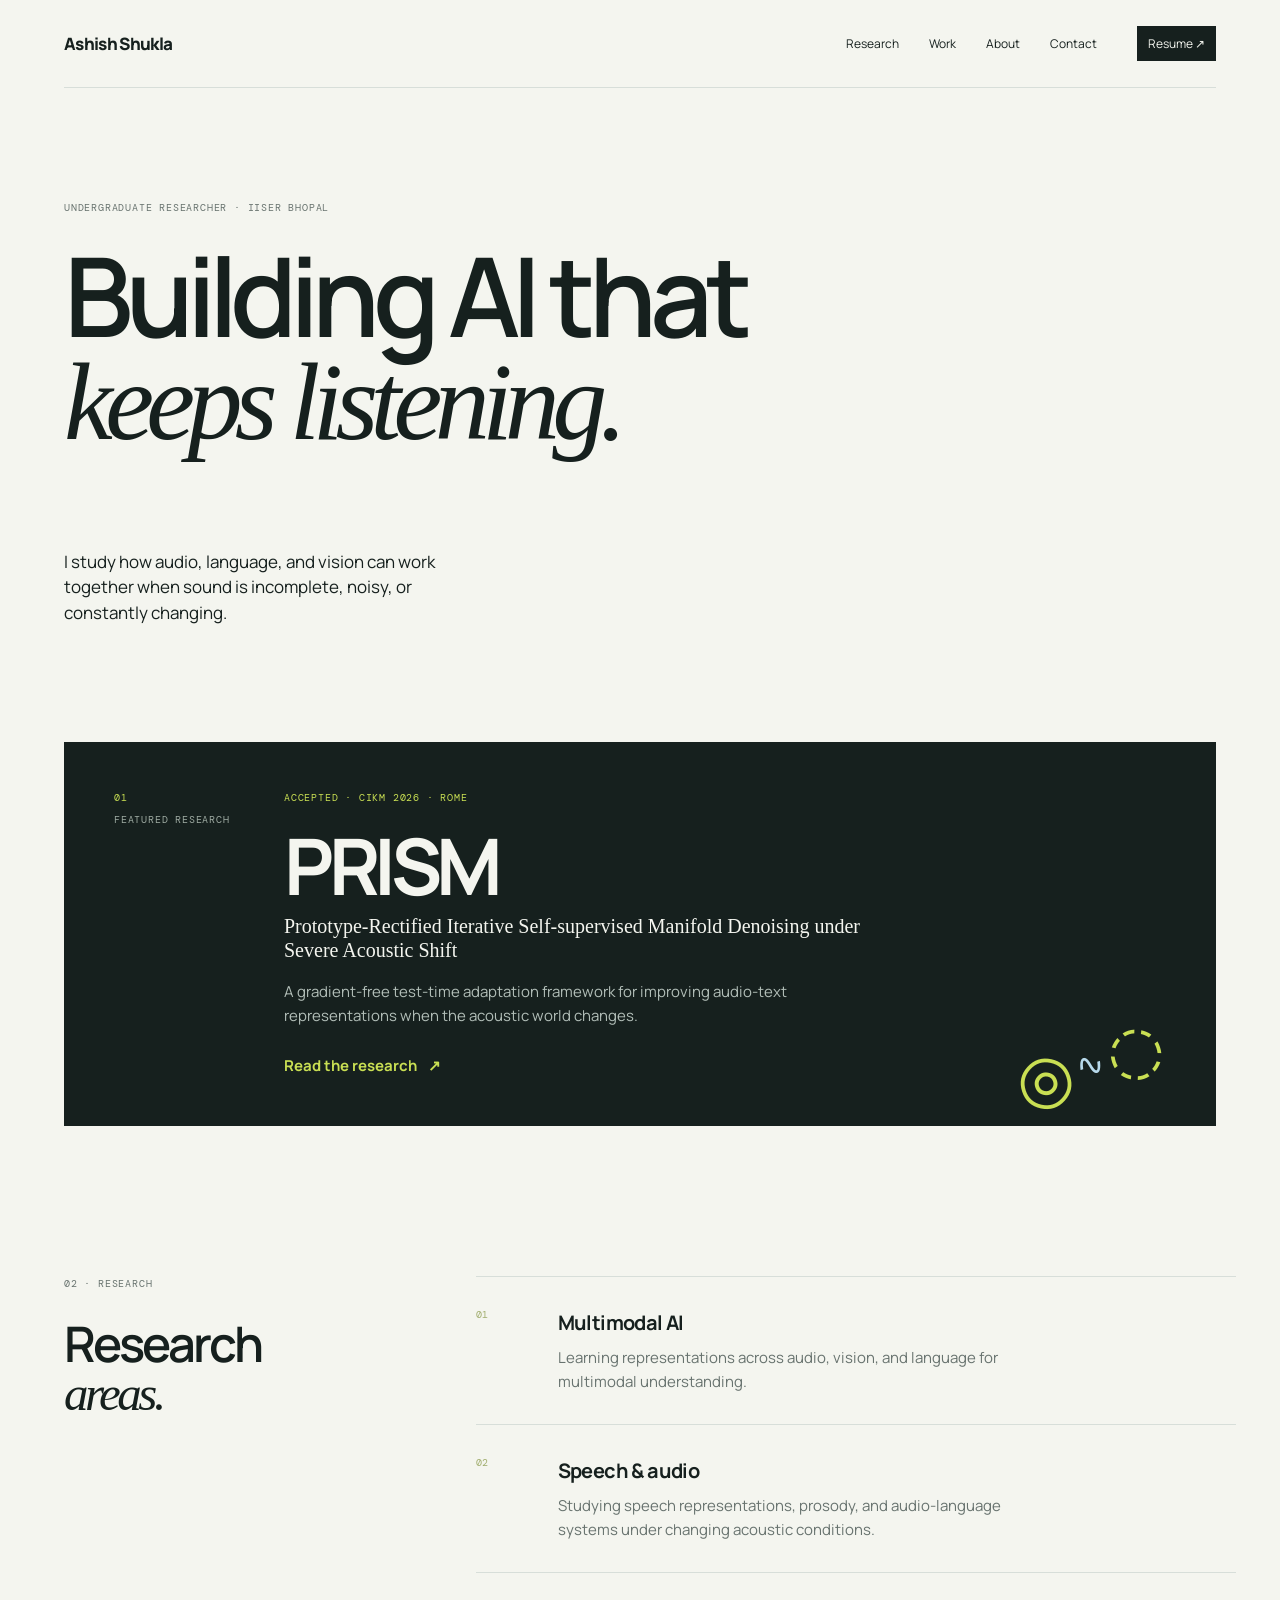
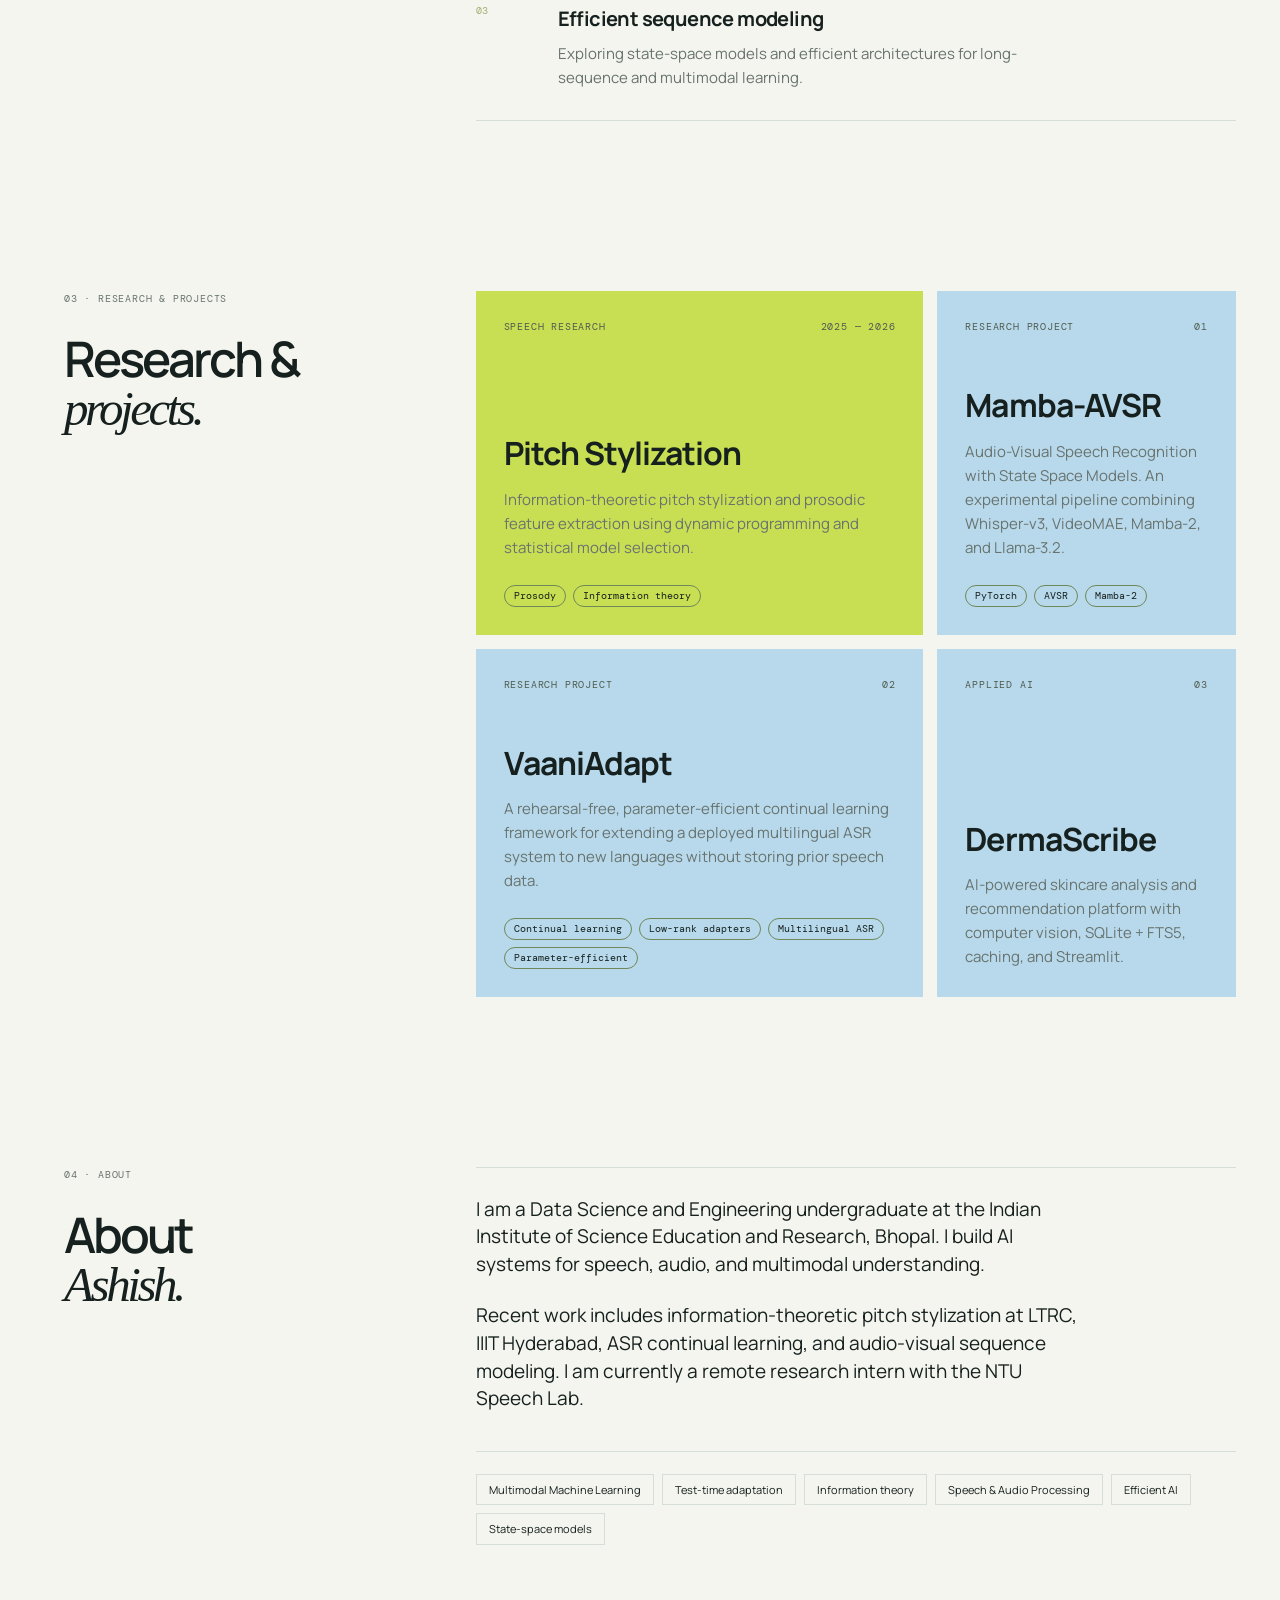
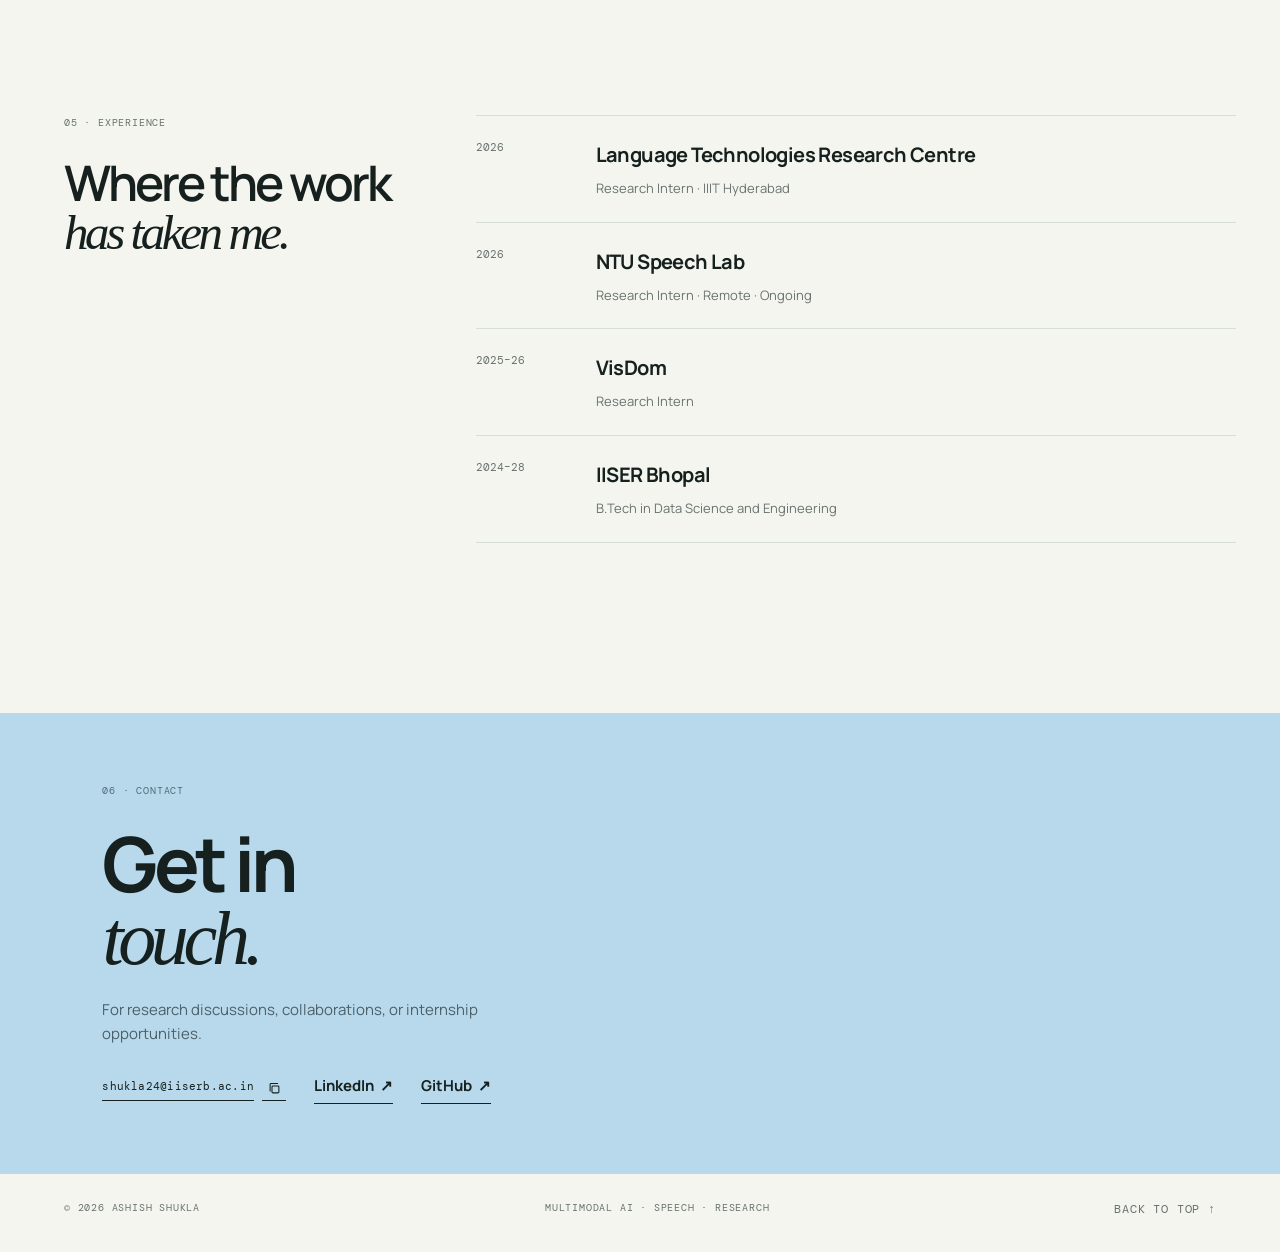
==== index.html @ fb4ac9cc "Publish research portfolio" ====
<!doctype html>
<html lang="en">
<head>
  <meta charset="utf-8">
  <meta name="viewport" content="width=device-width, initial-scale=1">
  <meta name="description" content="Ashish Shukla is an undergraduate researcher working on multimodal AI, speech and audio processing, and efficient sequence modeling.">
  <title>Ashish Shukla | Researcher in Multimodal AI</title>
  <link rel="preconnect" href="https://fonts.googleapis.com">
  <link rel="preconnect" href="https://fonts.gstatic.com" crossorigin>
  <link href="https://fonts.googleapis.com/css2?family=DM+Mono:wght@400;500&family=Manrope:wght@400;500;600;700;800&display=swap" rel="stylesheet">
  <link rel="stylesheet" href="styles.css">
  <link rel="stylesheet" href="overrides.css">
  <link rel="stylesheet" href="site-overrides.css">
</head>
<body>
  <div class="page-shell">
    <header class="site-header"><a class="wordmark" href="#top" aria-label="Ashish Shukla home">Ashish Shukla</a><nav class="nav" aria-label="Primary navigation"><a href="#research">Research</a><a href="#work">Work</a><a href="#about">About</a><a href="#contact">Contact</a></nav><a class="header-cv" href="Ashish-Resume.pdf" target="_blank" rel="noopener noreferrer">Resume <span aria-hidden="true">↗</span></a></header>
    <main id="top">
      <section class="hero reveal"><p class="eyebrow">Undergraduate researcher · IISER Bhopal</p><h1>Building AI that<br><em>keeps listening.</em></h1><div class="hero-bottom"><p class="hero-copy">I study how audio, language, and vision can work together when sound is incomplete, noisy, or constantly changing.</p></div></section>
      <section class="feature reveal" aria-labelledby="feature-title"><div class="feature-label"><span>01</span><span>Featured research</span></div><div class="feature-content"><p class="kicker">Accepted · CIKM 2026 · Rome</p><h2 id="feature-title">PRISM</h2><p class="feature-title">Prototype-Rectified Iterative Self-supervised Manifold Denoising under Severe Acoustic Shift</p><p class="feature-summary">A gradient-free test-time adaptation framework for improving audio-text representations when the acoustic world changes.</p><a class="text-link" href="prism.html">Read the research <span>↗</span></a></div><div class="feature-mark" aria-hidden="true"><span>◎</span><span>∿</span><span>◌</span></div></section>
      <section class="section reveal" id="research" aria-labelledby="research-title"><div class="section-intro"><p class="eyebrow">02 · Research</p><h2 id="research-title">Research<br><em>areas.</em></h2></div><div class="research-list"><article class="research-item"><span class="item-number">01</span><div><h3>Multimodal AI</h3><p>Learning representations across audio, vision, and language for multimodal understanding.</p></div></article><article class="research-item"><span class="item-number">02</span><div><h3>Speech &amp; audio</h3><p>Studying speech representations, prosody, and audio-language systems under changing acoustic conditions.</p></div></article><article class="research-item"><span class="item-number">03</span><div><h3>Efficient sequence modeling</h3><p>Exploring state-space models and efficient architectures for long-sequence and multimodal learning.</p></div></article></div></section>
      <section class="section split-section reveal" id="work" aria-labelledby="work-title"><div class="section-intro"><p class="eyebrow">03 · Research &amp; Projects</p><h2 id="work-title">Research &amp;<br><em>projects.</em></h2></div><div class="project-grid"><article class="project project-wide"><div class="project-top"><span>Speech research</span><span>2025 — 2026</span></div><h3>Pitch Stylization</h3><p>Information-theoretic pitch stylization and prosodic feature extraction using dynamic programming and statistical model selection.</p><div class="tags"><span>Prosody</span><span>Information theory</span></div></article><article class="project"><div class="project-top"><span>Research project</span><span>01</span></div><h3>Mamba-AVSR</h3><p>Audio-Visual Speech Recognition with State Space Models. An experimental pipeline combining Whisper-v3, VideoMAE, Mamba-2, and Llama-3.2.</p><div class="tags"><span>PyTorch</span><span>AVSR</span><span>Mamba-2</span></div></article><article class="project"><div class="project-top"><span>Research project</span><span>02</span></div><h3>VaaniAdapt</h3><p>A rehearsal-free, parameter-efficient continual learning framework for extending a deployed multilingual ASR system to new languages without storing prior speech data.</p><div class="tags"><span>Continual learning</span><span>Low-rank adapters</span><span>Multilingual ASR</span><span>Parameter-efficient</span></div></article><article class="project"><div class="project-top"><span>Applied AI</span><span>03</span></div><h3>DermaScribe</h3><p>AI-powered skincare analysis and recommendation platform with computer vision, SQLite + FTS5, caching, and Streamlit.</p></article></div></section>
      <section class="section about-section reveal" id="about" aria-labelledby="about-title"><div class="section-intro"><p class="eyebrow">04 · About</p><h2 id="about-title">About<br><em>Ashish.</em></h2></div><div class="about-copy"><p>I am a Data Science and Engineering undergraduate at the Indian Institute of Science Education and Research, Bhopal. I build AI systems for speech, audio, and multimodal understanding.</p><p>Recent work includes information-theoretic pitch stylization at LTRC, IIIT Hyderabad, ASR continual learning, and audio-visual sequence modeling. I am currently a remote research intern with the NTU Speech Lab.</p><div class="interest-cloud"><span>Multimodal Machine Learning</span><span>Test-time adaptation</span><span>Information theory</span><span>Speech &amp; Audio Processing</span><span>Efficient AI</span><span>State-space models</span></div></div></section>
      <section class="section timeline-section reveal" aria-labelledby="experience-title"><div class="section-intro"><p class="eyebrow">05 · Experience</p><h2 id="experience-title">Where the work<br><em>has taken me.</em></h2></div><div class="timeline"><div class="timeline-row"><span>2026</span><div><h3><a href="https://ltrc.iiit.ac.in/index.php" target="_blank" rel="noopener noreferrer">Language Technologies Research Centre</a></h3><p>Research Intern · IIIT Hyderabad</p></div></div><div class="timeline-row"><span>2026</span><div><h3><a href="https://aseschng.github.io/default.html" target="_blank" rel="noopener noreferrer">NTU Speech Lab</a></h3><p>Research Intern · Remote · Ongoing</p></div></div><div class="timeline-row"><span>2025–26</span><div><h3><a href="https://visdomlab.github.io/" target="_blank" rel="noopener noreferrer">VisDom</a></h3><p>Research Intern</p></div></div><div class="timeline-row"><span>2024–28</span><div><h3>IISER Bhopal</h3><p>B.Tech in Data Science and Engineering</p></div></div></div></section>
      <section class="contact reveal" id="contact" aria-labelledby="contact-title"><p class="eyebrow">06 · Contact</p><h2 id="contact-title">Get in<br><em>touch.</em></h2><p>For research discussions, collaborations, or internship opportunities.</p><div class="contact-links"><span class="email-copy-wrap"><a class="contact-email" href="mailto:shukla24@iiserb.ac.in">shukla24@iiserb.ac.in</a><button class="copy-email" type="button" data-copy-email="shukla24@iiserb.ac.in" aria-label="Copy email address" title="Copy email address"><svg aria-hidden="true" viewBox="0 0 24 24"><rect x="8" y="8" width="11" height="11" rx="1.5"></rect><path d="M5 16V5.5C5 4.67 5.67 4 6.5 4H17"></path></svg></button></span><a class="contact-link" href="https://www.linkedin.com/in/ashish-shukla11/" target="_blank" rel="noopener noreferrer">LinkedIn <span>↗</span></a><a class="contact-link" href="https://github.com/Ashish-1108" target="_blank" rel="noopener noreferrer">GitHub <span>↗</span></a></div></section>
    </main><footer class="site-footer"><span>© 2026 Ashish Shukla</span><span>Multimodal AI · Speech · Research</span><a href="#top">Back to top ↑</a></footer>
  </div><script src="script.js"></script>
</body></html>
---- styles.css ----
:root{--ink:#16201e;--muted:#68736f;--line:#d7ded9;--paper:#f4f5ef;--lime:#c9df53;--blue:#b7d9eb;--serif:Georgia,'Times New Roman',serif;--sans:'Manrope',sans-serif;--mono:'DM Mono',monospace}*{box-sizing:border-box}html{scroll-behavior:smooth}body{margin:0;background:var(--paper);color:var(--ink);font-family:var(--sans);font-size:15px;line-height:1.6}.page-shell{max-width:1320px;margin:auto;padding:0 5vw}.site-header{height:88px;display:flex;align-items:center;justify-content:space-between;border-bottom:1px solid var(--line)}.wordmark{color:var(--ink);font-size:19px;font-weight:800;letter-spacing:-.08em;text-decoration:none}.wordmark span{color:#9caf23}.nav{display:flex;gap:30px;margin-left:auto;margin-right:40px}.nav a,.header-cv,.site-footer a{color:var(--ink);font-size:12px;text-decoration:none}.nav a:hover,.header-cv:hover,.site-footer a:hover,.text-link:hover{opacity:.55}.header-cv{border-bottom:1px solid var(--ink);padding-bottom:3px}.eyebrow,.kicker,.feature-label,.project-top,.item-number,.hero-meta,.site-footer{font-family:var(--mono);font-size:10px;letter-spacing:.08em;text-transform:uppercase}.hero{padding:112px 0 100px;max-width:1080px}.eyebrow{color:var(--muted);margin:0 0 28px}.hero h1{font-size:clamp(60px,8.6vw,126px);line-height:.93;letter-spacing:-.065em;margin:0;font-weight:600}.hero h1 em,.section h2 em,.contact h2 em{font-family:var(--serif);font-weight:400;letter-spacing:-.07em}.hero-bottom{display:flex;justify-content:space-between;align-items:flex-end;gap:40px;margin-top:78px}.hero-copy{font-size:17px;max-width:390px;line-height:1.5}.hero-meta{display:flex;flex-direction:column;gap:8px;color:var(--muted);text-align:right}.status-dot:before{content:'';display:inline-block;width:6px;height:6px;background:#91b548;border-radius:50%;margin:0 8px 1px 0}.feature{display:grid;grid-template-columns:130px 1fr 180px;gap:40px;background:var(--ink);color:var(--paper);padding:48px 50px;margin-bottom:150px;min-height:340px}.feature-label{color:#9eaaa2;display:flex;flex-direction:column;gap:6px}.feature-label span:first-child{color:var(--lime)}.feature-content{max-width:640px}.kicker{color:var(--lime);margin:0 0 24px}.feature h2{font-size:78px;letter-spacing:-.07em;line-height:.9;margin:0 0 14px}.feature-title{font-family:var(--serif);font-size:20px;line-height:1.2;max-width:620px;margin:0 0 18px}.feature-summary{color:#b2beb8;max-width:520px;margin:0 0 26px}.text-link,.contact-link{color:var(--lime);font-weight:700;text-decoration:none}.text-link span,.contact-link span{font-family:var(--mono);margin-left:8px}.feature-mark{align-self:end;justify-self:end;display:flex;align-items:center;gap:4px;color:var(--lime);font-family:var(--serif);font-size:66px;line-height:.4;transform:rotate(-18deg)}.feature-mark span:nth-child(2){font-size:34px;color:var(--blue)}.section{display:grid;grid-template-columns:34% 66%;gap:20px;margin-bottom:170px}.section-intro h2{font-size:49px;letter-spacing:-.06em;line-height:.98;margin:0;font-weight:600}.research-list{border-top:1px solid var(--line)}.research-item{display:grid;grid-template-columns:70px 1fr;gap:12px;border-bottom:1px solid var(--line);padding:30px 0}.research-item h3,.project h3,.timeline h3{font-size:20px;letter-spacing:-.03em;margin:0 0 7px}.research-item p,.project p,.about-copy p,.timeline p{color:var(--muted);max-width:500px;margin:0}.item-number{color:#a1ad6e}.project-grid{display:grid;grid-template-columns:1.2fr .8fr;gap:14px}.project{background:var(--blue);padding:28px;min-height:290px;display:flex;flex-direction:column}.project-wide{background:var(--lime)}.project-top{display:flex;justify-content:space-between;margin-bottom:auto;color:#4f5b4f}.project h3{font-size:32px;margin:45px 0 8px}.tags{display:flex;gap:7px;flex-wrap:wrap;margin-top:25px}.tags span{border:1px solid #6f8859;border-radius:20px;padding:2px 9px;font-family:var(--mono);font-size:10px}.project-award{margin-top:auto;font-family:var(--mono);font-size:10px;text-transform:uppercase;letter-spacing:.08em}.about-copy{border-top:1px solid var(--line);padding-top:28px}.about-copy p{font-size:19px;line-height:1.45;max-width:610px;margin:0 0 24px;color:var(--ink)}.interest-cloud{border-top:1px solid var(--line);display:flex;flex-wrap:wrap;gap:8px;padding-top:22px;margin-top:38px}.interest-cloud span{border:1px solid var(--line);padding:6px 12px;font-size:11px}.timeline{border-top:1px solid var(--line)}.timeline-row{display:grid;grid-template-columns:100px 1fr;gap:20px;border-bottom:1px solid var(--line);padding:23px 0}.timeline-row>span{font-family:var(--mono);font-size:11px;color:var(--muted)}.timeline p{font-size:13px}.contact{background:var(--blue);padding:70px 8vw;margin:0 -5vw}.contact .eyebrow{color:#526b79}.contact h2{font-size:clamp(42px,6vw,76px);line-height:.95;letter-spacing:-.06em;margin:0 0 24px}.contact>p:not(.eyebrow){max-width:380px;color:#4c6069;margin-bottom:28px}.contact-link{color:var(--ink);border-bottom:1px solid var(--ink);padding-bottom:5px}.site-footer{display:flex;justify-content:space-between;gap:15px;color:var(--muted);padding:26px 0 32px}.site-footer a{color:var(--muted)}.reveal{opacity:0;transform:translateY(18px);transition:opacity .7s ease,transform .7s ease}.reveal.visible{opacity:1;transform:none}@media(max-width:720px){.page-shell{padding:0 22px}.site-header{height:72px}.nav{gap:14px;margin:0 16px 0 auto}.nav a:nth-child(-n+2){display:none}.hero{padding:78px 0 70px}.hero h1{font-size:58px}.hero-bottom{display:block;margin-top:48px}.hero-meta{text-align:left;margin-top:28px}.feature{grid-template-columns:1fr;gap:24px;padding:30px 24px;margin-bottom:100px;min-height:0}.feature h2{font-size:64px}.feature-label{flex-direction:row;gap:15px}.feature-mark{display:none}.section{display:block;margin-bottom:105px}.section-intro{margin-bottom:42px}.section-intro h2{font-size:43px}.project-grid{grid-template-columns:1fr}.project{min-height:260px}.about-copy p{font-size:17px}.timeline-row{grid-template-columns:75px 1fr}.contact{margin:0 -22px;padding:58px 22px}.site-footer{flex-wrap:wrap}.site-footer span:nth-child(2){order:3;width:100%}}
---- overrides.css ----
.contact-links{display:flex;gap:28px;flex-wrap:wrap}.contact-link{display:inline-flex;align-items:center;gap:6px}.contact-link span{margin-left:0}@media(max-width:720px){.contact-links{gap:20px}.project-grid{grid-template-columns:1fr}.project-wide{grid-column:auto}}
---- site-overrides.css ----
.wordmark{font-size:17px;letter-spacing:-.04em}.header-cv{border:1px solid var(--ink);background:var(--ink);color:var(--paper);padding:7px 10px}.header-cv:hover{background:var(--blue);color:var(--ink);opacity:1}.timeline h3 a{color:inherit;text-decoration:none;border-bottom:1px solid transparent}.timeline h3 a:hover{border-color:currentColor}.contact-email{color:var(--ink);font-family:var(--mono);font-size:11px;letter-spacing:.02em;text-decoration:none;border-bottom:1px solid var(--ink);padding-bottom:4px}.contact-email:hover{opacity:.55}.email-copy-wrap{display:inline-flex;align-items:center;gap:8px}.copy-email{display:inline-grid;place-items:center;width:24px;height:24px;padding:0;border:0;border-bottom:1px solid var(--ink);background:transparent;color:var(--ink);cursor:pointer}.copy-email svg{width:15px;height:15px;fill:none;stroke:currentColor;stroke-linecap:round;stroke-linejoin:round;stroke-width:1.7}.copy-email:hover{opacity:.55}.copy-email.copied{color:#667b29}@media(max-width:720px){.wordmark{font-size:16px}.contact-email{font-size:10px}}
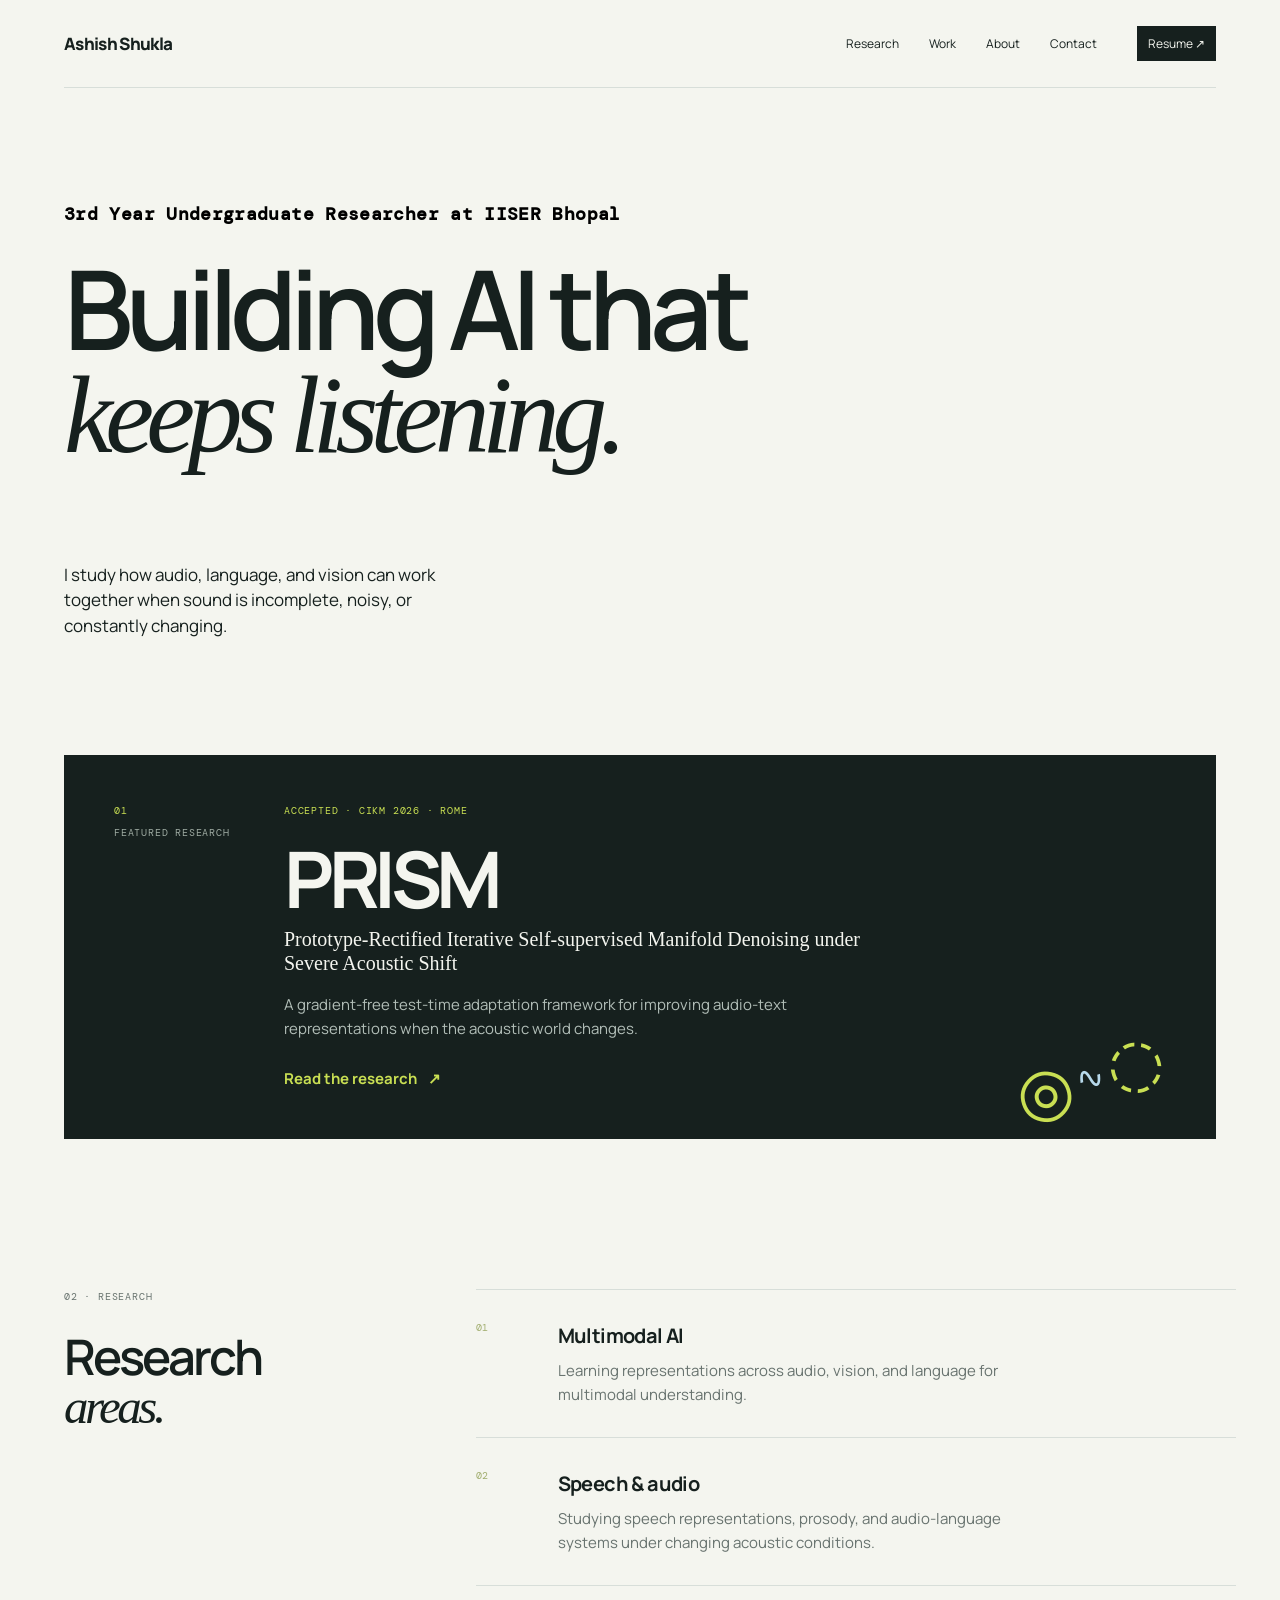
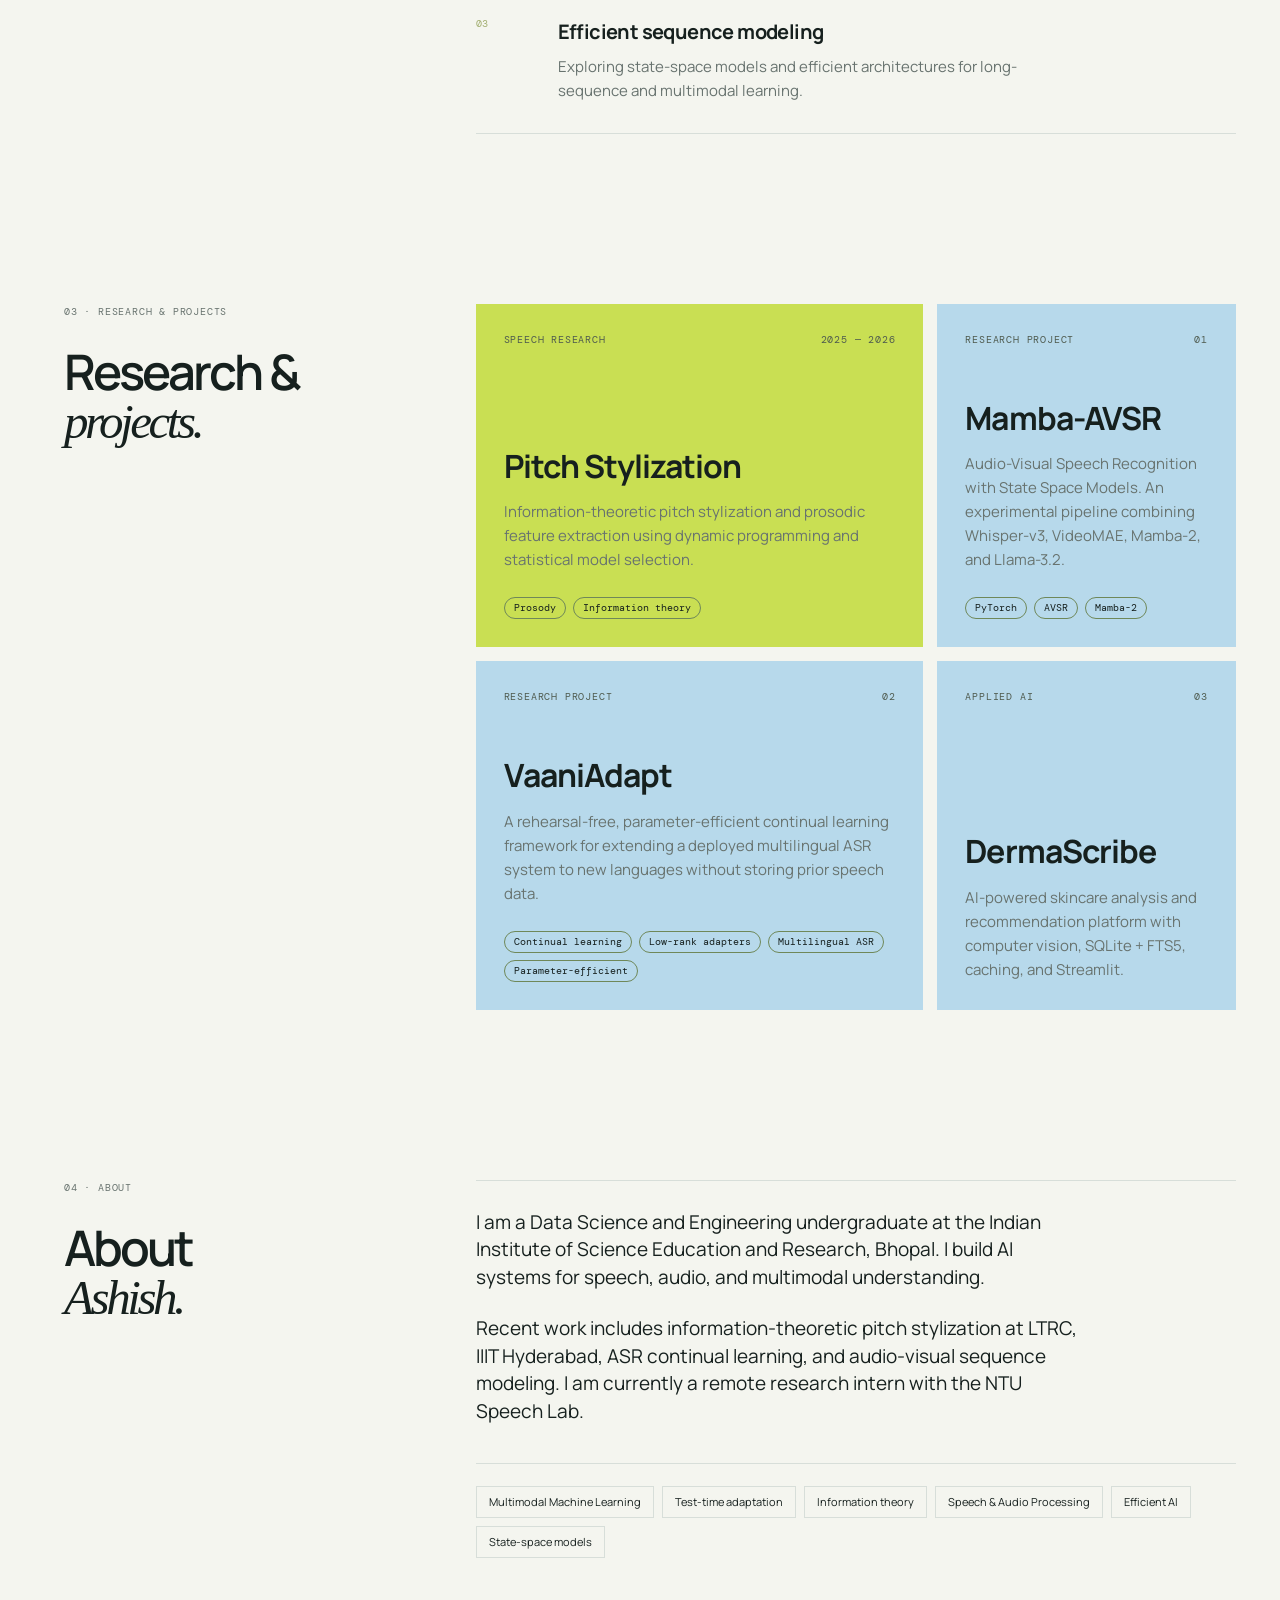
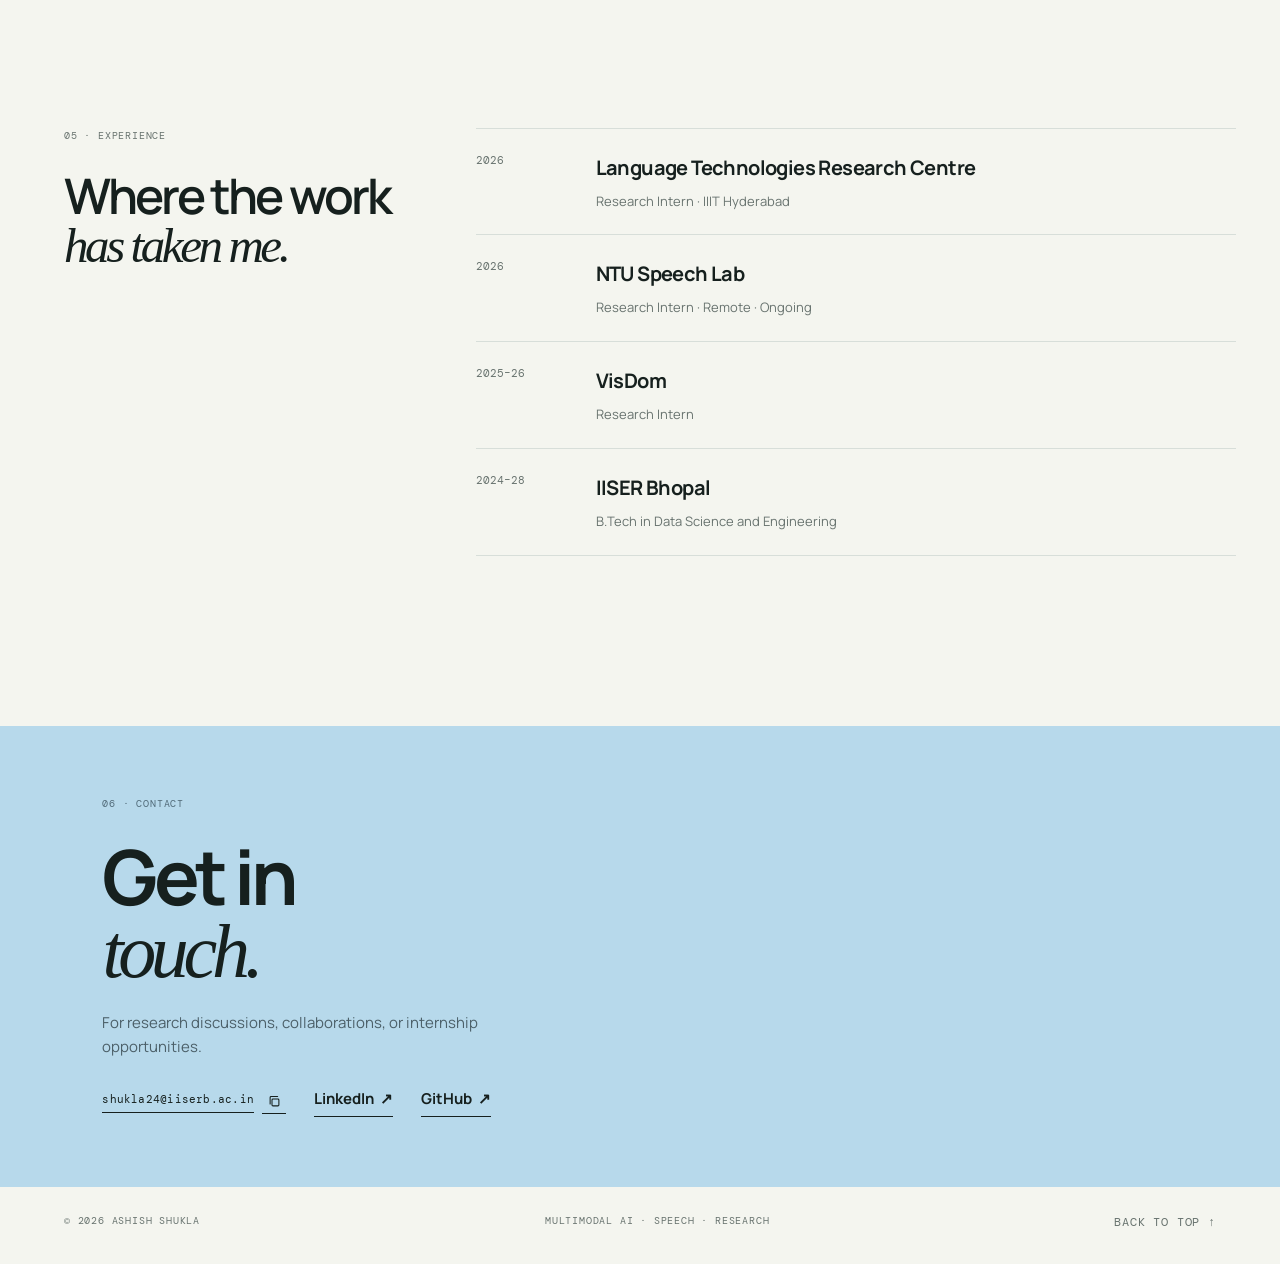
==== commit 9d8972fc: "Update index.html" ====
--- a/index.html
+++ b/index.html
@@ -16,7 +16,7 @@
   <div class="page-shell">
     <header class="site-header"><a class="wordmark" href="#top" aria-label="Ashish Shukla home">Ashish Shukla</a><nav class="nav" aria-label="Primary navigation"><a href="#research">Research</a><a href="#work">Work</a><a href="#about">About</a><a href="#contact">Contact</a></nav><a class="header-cv" href="Ashish-Resume.pdf" target="_blank" rel="noopener noreferrer">Resume <span aria-hidden="true">↗</span></a></header>
     <main id="top">
-      <section class="hero reveal"><p class="eyebrow">Undergraduate researcher · IISER Bhopal</p><h1>Building AI that<br><em>keeps listening.</em></h1><div class="hero-bottom"><p class="hero-copy">I study how audio, language, and vision can work together when sound is incomplete, noisy, or constantly changing.</p></div></section>
+      <section class="hero reveal"><p class="eyebrow" style="color:#000; font-weight:700; letter-spacing:.02em; text-transform:none; font-size:18px;">3rd Year Undergraduate Researcher at IISER Bhopal</p><h1>Building AI that<br><em>keeps listening.</em></h1><div class="hero-bottom"><p class="hero-copy">I study how audio, language, and vision can work together when sound is incomplete, noisy, or constantly changing.</p></div></section>
       <section class="feature reveal" aria-labelledby="feature-title"><div class="feature-label"><span>01</span><span>Featured research</span></div><div class="feature-content"><p class="kicker">Accepted · CIKM 2026 · Rome</p><h2 id="feature-title">PRISM</h2><p class="feature-title">Prototype-Rectified Iterative Self-supervised Manifold Denoising under Severe Acoustic Shift</p><p class="feature-summary">A gradient-free test-time adaptation framework for improving audio-text representations when the acoustic world changes.</p><a class="text-link" href="prism.html">Read the research <span>↗</span></a></div><div class="feature-mark" aria-hidden="true"><span>◎</span><span>∿</span><span>◌</span></div></section>
       <section class="section reveal" id="research" aria-labelledby="research-title"><div class="section-intro"><p class="eyebrow">02 · Research</p><h2 id="research-title">Research<br><em>areas.</em></h2></div><div class="research-list"><article class="research-item"><span class="item-number">01</span><div><h3>Multimodal AI</h3><p>Learning representations across audio, vision, and language for multimodal understanding.</p></div></article><article class="research-item"><span class="item-number">02</span><div><h3>Speech &amp; audio</h3><p>Studying speech representations, prosody, and audio-language systems under changing acoustic conditions.</p></div></article><article class="research-item"><span class="item-number">03</span><div><h3>Efficient sequence modeling</h3><p>Exploring state-space models and efficient architectures for long-sequence and multimodal learning.</p></div></article></div></section>
       <section class="section split-section reveal" id="work" aria-labelledby="work-title"><div class="section-intro"><p class="eyebrow">03 · Research &amp; Projects</p><h2 id="work-title">Research &amp;<br><em>projects.</em></h2></div><div class="project-grid"><article class="project project-wide"><div class="project-top"><span>Speech research</span><span>2025 — 2026</span></div><h3>Pitch Stylization</h3><p>Information-theoretic pitch stylization and prosodic feature extraction using dynamic programming and statistical model selection.</p><div class="tags"><span>Prosody</span><span>Information theory</span></div></article><article class="project"><div class="project-top"><span>Research project</span><span>01</span></div><h3>Mamba-AVSR</h3><p>Audio-Visual Speech Recognition with State Space Models. An experimental pipeline combining Whisper-v3, VideoMAE, Mamba-2, and Llama-3.2.</p><div class="tags"><span>PyTorch</span><span>AVSR</span><span>Mamba-2</span></div></article><article class="project"><div class="project-top"><span>Research project</span><span>02</span></div><h3>VaaniAdapt</h3><p>A rehearsal-free, parameter-efficient continual learning framework for extending a deployed multilingual ASR system to new languages without storing prior speech data.</p><div class="tags"><span>Continual learning</span><span>Low-rank adapters</span><span>Multilingual ASR</span><span>Parameter-efficient</span></div></article><article class="project"><div class="project-top"><span>Applied AI</span><span>03</span></div><h3>DermaScribe</h3><p>AI-powered skincare analysis and recommendation platform with computer vision, SQLite + FTS5, caching, and Streamlit.</p></article></div></section>
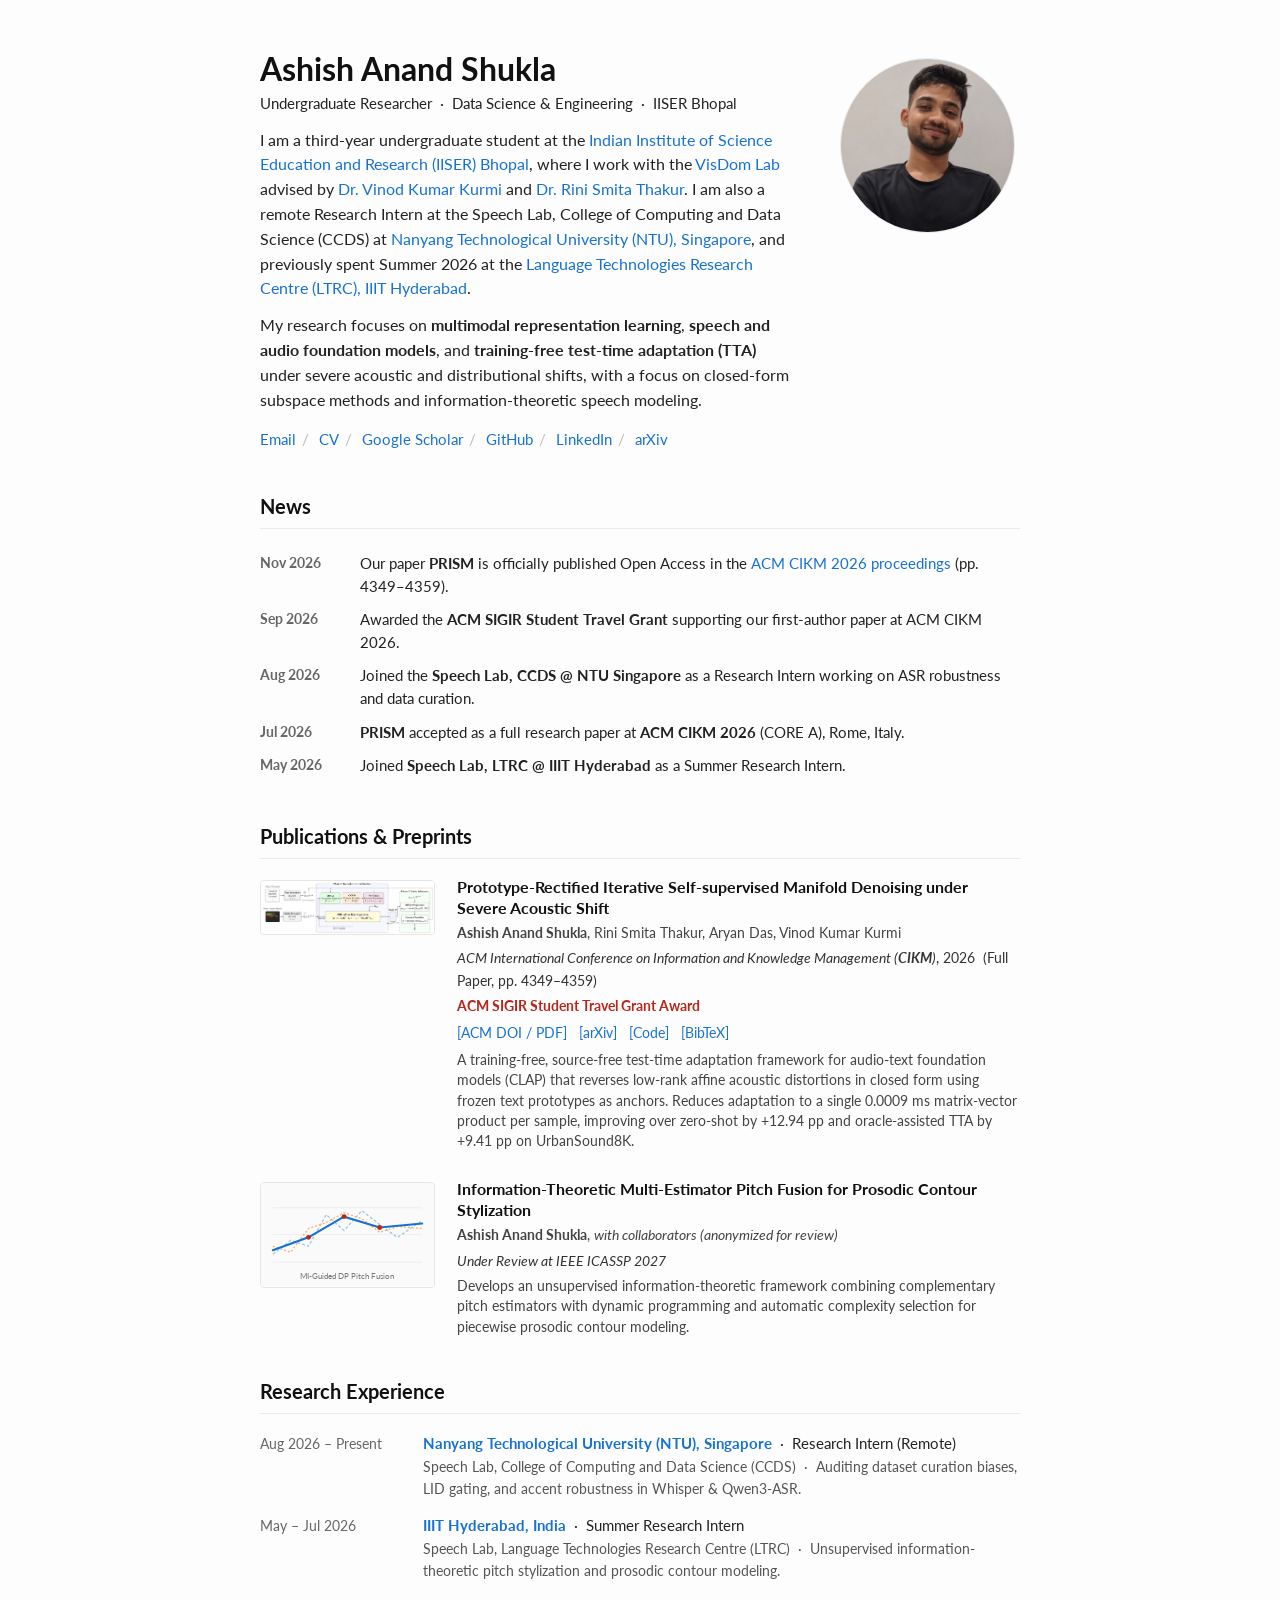
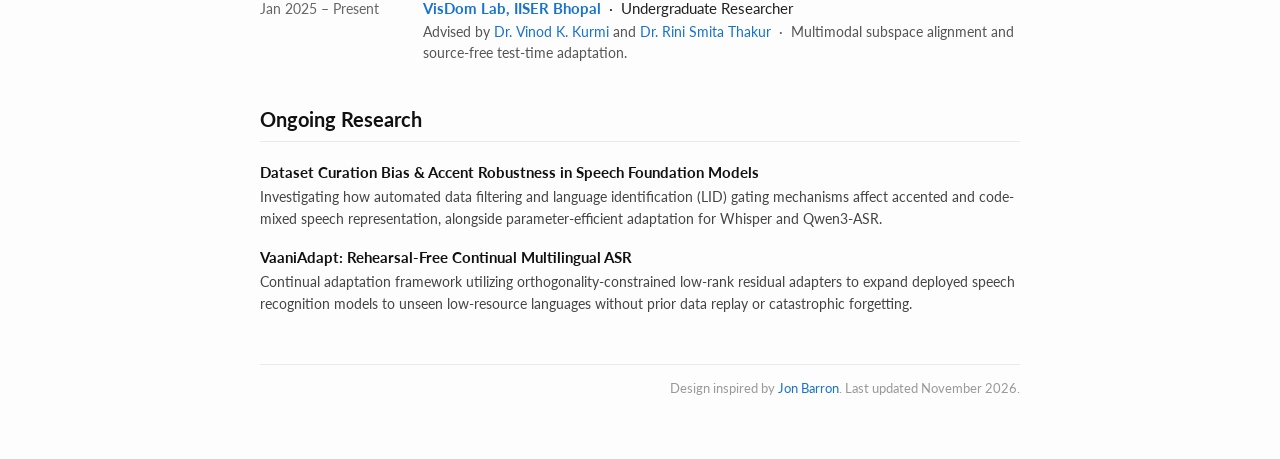
==== commit 8d63e293: "update: redesign homepage, add profile photo, clean up old files" ====
--- a/index.html
+++ b/index.html
@@ -1,28 +1,624 @@
-<!doctype html>
+<!DOCTYPE html>
 <html lang="en">
 <head>
-  <meta charset="utf-8">
-  <meta name="viewport" content="width=device-width, initial-scale=1">
-  <meta name="description" content="Ashish Shukla is an undergraduate researcher working on multimodal AI, speech and audio processing, and efficient sequence modeling.">
-  <title>Ashish Shukla | Researcher in Multimodal AI</title>
+  <meta charset="UTF-8">
+  <meta name="viewport" content="width=device-width, initial-scale=1.0">
+  <meta name="description" content="Ashish Anand Shukla — Undergraduate Researcher at IISER Bhopal working on multimodal learning, speech foundation models, and test-time adaptation.">
+  <meta name="author" content="Ashish Anand Shukla">
+  <title>Ashish Anand Shukla</title>
+
+  <!-- Google Fonts: Lato -->
   <link rel="preconnect" href="https://fonts.googleapis.com">
   <link rel="preconnect" href="https://fonts.gstatic.com" crossorigin>
-  <link href="https://fonts.googleapis.com/css2?family=DM+Mono:wght@400;500&family=Manrope:wght@400;500;600;700;800&display=swap" rel="stylesheet">
-  <link rel="stylesheet" href="styles.css">
-  <link rel="stylesheet" href="overrides.css">
-  <link rel="stylesheet" href="site-overrides.css">
+  <link href="https://fonts.googleapis.com/css2?family=Lato:ital,wght@0,300;0,400;0,700;1,400&display=swap" rel="stylesheet">
+
+  <style>
+    /* =====================================================
+       RESET & BASE
+    ===================================================== */
+    *, *::before, *::after { box-sizing: border-box; margin: 0; padding: 0; }
+
+    html { scroll-behavior: smooth; }
+
+    body {
+      font-family: 'Lato', 'Helvetica Neue', Arial, sans-serif;
+      font-size: 15.5px;
+      line-height: 1.6;
+      color: #111111;
+      background: #fdfdfd;
+    }
+
+    /* =====================================================
+       CONTAINER
+    ===================================================== */
+    .container {
+      max-width: 800px;
+      margin: 0 auto;
+      padding: 44px 20px 60px;
+    }
+
+    /* =====================================================
+       LINKS
+    ===================================================== */
+    a {
+      color: #1772d0;
+      text-decoration: none;
+    }
+    a:hover {
+      color: #f09228;
+      text-decoration: underline;
+    }
+
+    /* =====================================================
+       SECTION HEADERS
+    ===================================================== */
+    .section-heading {
+      font-size: 20px;
+      font-weight: 700;
+      color: #111111;
+      border-bottom: 1px solid #eaeaea;
+      padding-bottom: 6px;
+      margin-top: 38px;
+      margin-bottom: 18px;
+    }
+
+    /* =====================================================
+       BIO / HEADER SECTION
+    ===================================================== */
+    .bio-section {
+      display: flex;
+      flex-direction: row;
+      align-items: flex-start;
+      gap: 36px;
+      margin-top: 6px;
+    }
+
+    .bio-text {
+      flex: 1 1 70%;
+    }
+
+    .bio-name {
+      font-size: 32px;
+      font-weight: 700;
+      color: #111111;
+      margin-bottom: 4px;
+      line-height: 1.2;
+    }
+
+    .bio-affiliation {
+      font-size: 14.5px;
+      color: #555555;
+      margin-bottom: 16px;
+    }
+
+    .bio-text p {
+      margin-bottom: 12px;
+      color: #222222;
+    }
+
+    .bio-photo-col {
+      flex: 0 0 185px;
+      display: flex;
+      flex-direction: column;
+      align-items: center;
+      padding-top: 8px;
+    }
+
+    .bio-photo {
+      width: 175px;
+      height: 175px;
+      border-radius: 50%;
+      object-fit: cover;
+      display: block;
+      border: 1px solid #eaeaea;
+    }
+
+    /* Contact Links */
+    .contact-line {
+      margin-top: 16px;
+      font-size: 14.5px;
+      color: #555555;
+    }
+    .contact-sep {
+      color: #bbbbbb;
+      margin: 0 6px;
+    }
+
+    /* =====================================================
+       NEWS SECTION
+    ===================================================== */
+    .news-list {
+      list-style: none;
+      padding: 0;
+      margin: 0;
+    }
+
+    .news-list li {
+      display: flex;
+      gap: 12px;
+      padding: 5px 0;
+      font-size: 14.5px;
+      color: #222222;
+    }
+
+    .news-date {
+      flex: 0 0 88px;
+      color: #666666;
+      font-size: 13.5px;
+      font-weight: 700;
+      white-space: nowrap;
+      padding-top: 1px;
+    }
+
+    /* =====================================================
+       PAPER / PUBLICATION ROWS
+    ===================================================== */
+    .paper-row {
+      display: flex;
+      flex-direction: row;
+      gap: 22px;
+      margin-bottom: 28px;
+      align-items: flex-start;
+    }
+
+    .paper-thumb {
+      flex: 0 0 175px;
+      width: 175px;
+      padding-top: 3px;
+    }
+
+    .paper-thumb img,
+    .paper-thumb svg {
+      width: 100%;
+      border: 1px solid #e6e6e6;
+      border-radius: 4px;
+      display: block;
+      background: #ffffff;
+    }
+
+    .paper-details {
+      flex: 1 1 0;
+    }
+
+    .paper-title {
+      font-weight: 700;
+      font-size: 15.5px;
+      color: #111111;
+      margin-bottom: 3px;
+      line-height: 1.35;
+    }
+
+    .paper-authors {
+      font-size: 14px;
+      color: #444444;
+      margin-bottom: 3px;
+    }
+
+    .paper-venue {
+      font-size: 14px;
+      color: #333333;
+      margin-bottom: 4px;
+    }
+
+    .paper-award {
+      font-size: 13.5px;
+      color: #b8251a;
+      font-weight: 700;
+      margin-bottom: 5px;
+    }
+
+    .paper-links {
+      font-size: 13.5px;
+      margin-bottom: 6px;
+    }
+
+    .paper-links a {
+      margin-right: 8px;
+    }
+
+    .paper-summary {
+      font-size: 13.5px;
+      color: #444444;
+      line-height: 1.5;
+    }
+
+    /* BibTeX toggle */
+    .bibtex-toggle {
+      cursor: pointer;
+      color: #1772d0;
+      font-size: 13.5px;
+      background: none;
+      border: none;
+      padding: 0;
+      font-family: inherit;
+    }
+    .bibtex-toggle:hover {
+      color: #f09228;
+      text-decoration: underline;
+    }
+
+    .bibtex-block {
+      display: none;
+      margin-top: 8px;
+      background: #f7f7f7;
+      border: 1px solid #e2e2e2;
+      border-radius: 4px;
+      padding: 10px 12px;
+      font-family: 'Courier New', Courier, monospace;
+      font-size: 11.5px;
+      line-height: 1.5;
+      color: #333333;
+      white-space: pre-wrap;
+      overflow-x: auto;
+    }
+
+    .bibtex-block.open {
+      display: block;
+    }
+
+    /* =====================================================
+       EXPERIENCE TIMELINE (Clean Academic Style)
+    ===================================================== */
+    .timeline-list {
+      list-style: none;
+      padding: 0;
+      margin: 0;
+    }
+
+    .timeline-item {
+      display: flex;
+      gap: 18px;
+      margin-bottom: 14px;
+      align-items: baseline;
+    }
+
+    .timeline-date {
+      flex: 0 0 145px;
+      font-size: 13.5px;
+      color: #666666;
+      white-space: nowrap;
+    }
+
+    .timeline-content {
+      flex: 1;
+      font-size: 14.5px;
+      color: #222222;
+    }
+
+    .timeline-sub {
+      font-size: 13.5px;
+      color: #555555;
+      margin-top: 2px;
+    }
+
+    /* =====================================================
+       ONGOING RESEARCH SECTION
+    ===================================================== */
+    .research-list {
+      list-style: none;
+      padding: 0;
+      margin: 0;
+    }
+
+    .research-item {
+      margin-bottom: 14px;
+    }
+
+    .research-title {
+      font-weight: 700;
+      font-size: 15px;
+      color: #111111;
+    }
+
+    .research-desc {
+      font-size: 14px;
+      color: #444444;
+      margin-top: 2px;
+    }
+
+    /* =====================================================
+       FOOTER
+    ===================================================== */
+    .site-footer {
+      margin-top: 48px;
+      padding-top: 14px;
+      border-top: 1px solid #eaeaea;
+      text-align: right;
+      font-size: 12.5px;
+      color: #999999;
+    }
+
+    /* =====================================================
+       RESPONSIVE — mobile
+    ===================================================== */
+    @media (max-width: 640px) {
+      .bio-section {
+        flex-direction: column-reverse;
+        gap: 20px;
+      }
+
+      .bio-photo-col {
+        flex: none;
+        width: 100%;
+        align-items: center;
+      }
+
+      .bio-photo {
+        width: 140px;
+        height: 140px;
+      }
+
+      .paper-row {
+        flex-direction: column;
+        gap: 12px;
+      }
+
+      .paper-thumb {
+        width: 100%;
+        max-width: 260px;
+      }
+
+      .timeline-item {
+        flex-direction: column;
+        gap: 2px;
+      }
+
+      .timeline-date {
+        flex: none;
+      }
+    }
+  </style>
 </head>
 <body>
-  <div class="page-shell">
-    <header class="site-header"><a class="wordmark" href="#top" aria-label="Ashish Shukla home">Ashish Shukla</a><nav class="nav" aria-label="Primary navigation"><a href="#research">Research</a><a href="#work">Work</a><a href="#about">About</a><a href="#contact">Contact</a></nav><a class="header-cv" href="Ashish-Resume.pdf" target="_blank" rel="noopener noreferrer">Resume <span aria-hidden="true">↗</span></a></header>
-    <main id="top">
-      <section class="hero reveal"><p class="eyebrow" style="color:#000; font-weight:700; letter-spacing:.02em; text-transform:none; font-size:18px;">3rd Year Undergraduate Researcher at IISER Bhopal</p><h1>Building AI that<br><em>keeps listening.</em></h1><div class="hero-bottom"><p class="hero-copy">I study how audio, language, and vision can work together when sound is incomplete, noisy, or constantly changing.</p></div></section>
-      <section class="feature reveal" aria-labelledby="feature-title"><div class="feature-label"><span>01</span><span>Featured research</span></div><div class="feature-content"><p class="kicker">Accepted · CIKM 2026 · Rome</p><h2 id="feature-title">PRISM</h2><p class="feature-title">Prototype-Rectified Iterative Self-supervised Manifold Denoising under Severe Acoustic Shift</p><p class="feature-summary">A gradient-free test-time adaptation framework for improving audio-text representations when the acoustic world changes.</p><a class="text-link" href="prism.html">Read the research <span>↗</span></a></div><div class="feature-mark" aria-hidden="true"><span>◎</span><span>∿</span><span>◌</span></div></section>
-      <section class="section reveal" id="research" aria-labelledby="research-title"><div class="section-intro"><p class="eyebrow">02 · Research</p><h2 id="research-title">Research<br><em>areas.</em></h2></div><div class="research-list"><article class="research-item"><span class="item-number">01</span><div><h3>Multimodal AI</h3><p>Learning representations across audio, vision, and language for multimodal understanding.</p></div></article><article class="research-item"><span class="item-number">02</span><div><h3>Speech &amp; audio</h3><p>Studying speech representations, prosody, and audio-language systems under changing acoustic conditions.</p></div></article><article class="research-item"><span class="item-number">03</span><div><h3>Efficient sequence modeling</h3><p>Exploring state-space models and efficient architectures for long-sequence and multimodal learning.</p></div></article></div></section>
-      <section class="section split-section reveal" id="work" aria-labelledby="work-title"><div class="section-intro"><p class="eyebrow">03 · Research &amp; Projects</p><h2 id="work-title">Research &amp;<br><em>projects.</em></h2></div><div class="project-grid"><article class="project project-wide"><div class="project-top"><span>Speech research</span><span>2025 — 2026</span></div><h3>Pitch Stylization</h3><p>Information-theoretic pitch stylization and prosodic feature extraction using dynamic programming and statistical model selection.</p><div class="tags"><span>Prosody</span><span>Information theory</span></div></article><article class="project"><div class="project-top"><span>Research project</span><span>01</span></div><h3>Mamba-AVSR</h3><p>Audio-Visual Speech Recognition with State Space Models. An experimental pipeline combining Whisper-v3, VideoMAE, Mamba-2, and Llama-3.2.</p><div class="tags"><span>PyTorch</span><span>AVSR</span><span>Mamba-2</span></div></article><article class="project"><div class="project-top"><span>Research project</span><span>02</span></div><h3>VaaniAdapt</h3><p>A rehearsal-free, parameter-efficient continual learning framework for extending a deployed multilingual ASR system to new languages without storing prior speech data.</p><div class="tags"><span>Continual learning</span><span>Low-rank adapters</span><span>Multilingual ASR</span><span>Parameter-efficient</span></div></article><article class="project"><div class="project-top"><span>Applied AI</span><span>03</span></div><h3>DermaScribe</h3><p>AI-powered skincare analysis and recommendation platform with computer vision, SQLite + FTS5, caching, and Streamlit.</p></article></div></section>
-      <section class="section about-section reveal" id="about" aria-labelledby="about-title"><div class="section-intro"><p class="eyebrow">04 · About</p><h2 id="about-title">About<br><em>Ashish.</em></h2></div><div class="about-copy"><p>I am a Data Science and Engineering undergraduate at the Indian Institute of Science Education and Research, Bhopal. I build AI systems for speech, audio, and multimodal understanding.</p><p>Recent work includes information-theoretic pitch stylization at LTRC, IIIT Hyderabad, ASR continual learning, and audio-visual sequence modeling. I am currently a remote research intern with the NTU Speech Lab.</p><div class="interest-cloud"><span>Multimodal Machine Learning</span><span>Test-time adaptation</span><span>Information theory</span><span>Speech &amp; Audio Processing</span><span>Efficient AI</span><span>State-space models</span></div></div></section>
-      <section class="section timeline-section reveal" aria-labelledby="experience-title"><div class="section-intro"><p class="eyebrow">05 · Experience</p><h2 id="experience-title">Where the work<br><em>has taken me.</em></h2></div><div class="timeline"><div class="timeline-row"><span>2026</span><div><h3><a href="https://ltrc.iiit.ac.in/index.php" target="_blank" rel="noopener noreferrer">Language Technologies Research Centre</a></h3><p>Research Intern · IIIT Hyderabad</p></div></div><div class="timeline-row"><span>2026</span><div><h3><a href="https://aseschng.github.io/default.html" target="_blank" rel="noopener noreferrer">NTU Speech Lab</a></h3><p>Research Intern · Remote · Ongoing</p></div></div><div class="timeline-row"><span>2025–26</span><div><h3><a href="https://visdomlab.github.io/" target="_blank" rel="noopener noreferrer">VisDom</a></h3><p>Research Intern</p></div></div><div class="timeline-row"><span>2024–28</span><div><h3>IISER Bhopal</h3><p>B.Tech in Data Science and Engineering</p></div></div></div></section>
-      <section class="contact reveal" id="contact" aria-labelledby="contact-title"><p class="eyebrow">06 · Contact</p><h2 id="contact-title">Get in<br><em>touch.</em></h2><p>For research discussions, collaborations, or internship opportunities.</p><div class="contact-links"><span class="email-copy-wrap"><a class="contact-email" href="mailto:shukla24@iiserb.ac.in">shukla24@iiserb.ac.in</a><button class="copy-email" type="button" data-copy-email="shukla24@iiserb.ac.in" aria-label="Copy email address" title="Copy email address"><svg aria-hidden="true" viewBox="0 0 24 24"><rect x="8" y="8" width="11" height="11" rx="1.5"></rect><path d="M5 16V5.5C5 4.67 5.67 4 6.5 4H17"></path></svg></button></span><a class="contact-link" href="https://www.linkedin.com/in/ashish-shukla11/" target="_blank" rel="noopener noreferrer">LinkedIn <span>↗</span></a><a class="contact-link" href="https://github.com/Ashish-1108" target="_blank" rel="noopener noreferrer">GitHub <span>↗</span></a></div></section>
-    </main><footer class="site-footer"><span>© 2026 Ashish Shukla</span><span>Multimodal AI · Speech · Research</span><a href="#top">Back to top ↑</a></footer>
-  </div><script src="script.js"></script>
-</body></html>
+<div class="container">
+
+  <!-- ============================================================
+       BIO / HEADER
+  ============================================================ -->
+  <section class="bio-section" id="top">
+
+    <div class="bio-text">
+      <h1 class="bio-name">Ashish Anand Shukla</h1>
+      <p class="bio-affiliation">Undergraduate Researcher &nbsp;·&nbsp; Data Science &amp; Engineering &nbsp;·&nbsp; IISER Bhopal</p>
+
+      <p>
+        I am a third-year undergraduate student at the
+        <a href="https://www.iiserb.ac.in/" target="_blank" rel="noopener">Indian Institute of Science Education and Research (IISER) Bhopal</a>,
+        where I work with the <a href="https://visdomlab.github.io/" target="_blank" rel="noopener">VisDom Lab</a>
+        advised by <a href="https://vinodkkurmi.github.io/" target="_blank" rel="noopener">Dr. Vinod Kumar Kurmi</a>
+        and <a href="https://sites.google.com/view/rini-smita-thakur/home" target="_blank" rel="noopener">Dr. Rini Smita Thakur</a>.
+        I am also a remote Research Intern at the Speech Lab, College of Computing and Data Science (CCDS) at
+        <a href="https://www.ntu.edu.sg/" target="_blank" rel="noopener">Nanyang Technological University (NTU), Singapore</a>,
+        and previously spent Summer 2026 at the
+        <a href="https://ltrc.iiit.ac.in/" target="_blank" rel="noopener">Language Technologies Research Centre (LTRC), IIIT Hyderabad</a>.
+      </p>
+
+      <p>
+        My research focuses on <strong>multimodal representation learning</strong>,
+        <strong>speech and audio foundation models</strong>, and
+        <strong>training-free test-time adaptation (TTA)</strong> under severe acoustic and distributional shifts,
+        with a focus on closed-form subspace methods and information-theoretic speech modeling.
+      </p>
+
+      <!-- Contact & Links -->
+      <div class="contact-line">
+        <a href="mailto:shukla24@iiserb.ac.in">Email</a><span class="contact-sep">/</span>
+        <a href="Ashish-Resume.pdf" target="_blank" rel="noopener">CV</a><span class="contact-sep">/</span>
+        <a href="https://scholar.google.com/citations?user=IFexIKoAAAAJ&hl=en" target="_blank" rel="noopener">Google Scholar</a><span class="contact-sep">/</span>
+        <a href="https://github.com/Ashish-1108" target="_blank" rel="noopener">GitHub</a><span class="contact-sep">/</span>
+        <a href="https://www.linkedin.com/in/ashish-shukla11/" target="_blank" rel="noopener">LinkedIn</a><span class="contact-sep">/</span>
+        <a href="https://arxiv.org/a/shukla_a_3" target="_blank" rel="noopener">arXiv</a>
+      </div>
+    </div>
+
+    <div class="bio-photo-col">
+      <img class="bio-photo" src="images/profile.jpg" alt="Ashish Anand Shukla">
+    </div>
+
+  </section>
+
+
+  <!-- ============================================================
+       NEWS
+  ============================================================ -->
+  <h2 class="section-heading" id="news">News</h2>
+  <ul class="news-list">
+    <li>
+      <span class="news-date">Nov 2026</span>
+      <span>Our paper <strong>PRISM</strong> is officially published Open Access in the <a href="https://doi.org/10.1145/3799682.3840694" target="_blank" rel="noopener">ACM CIKM 2026 proceedings</a> (pp. 4349–4359).</span>
+    </li>
+    <li>
+      <span class="news-date">Sep 2026</span>
+      <span>Awarded the <strong>ACM SIGIR Student Travel Grant</strong> supporting our first-author paper at ACM CIKM 2026.</span>
+    </li>
+    <li>
+      <span class="news-date">Aug 2026</span>
+      <span>Joined the <strong>Speech Lab, CCDS @ NTU Singapore</strong> as a Research Intern working on ASR robustness and data curation.</span>
+    </li>
+    <li>
+      <span class="news-date">Jul 2026</span>
+      <span><strong>PRISM</strong> accepted as a full research paper at <strong>ACM CIKM 2026</strong> (CORE A), Rome, Italy.</span>
+    </li>
+    <li>
+      <span class="news-date">May 2026</span>
+      <span>Joined <strong>Speech Lab, LTRC @ IIIT Hyderabad</strong> as a Summer Research Intern.</span>
+    </li>
+  </ul>
+
+
+  <!-- ============================================================
+       PUBLICATIONS & PREPRINTS
+  ============================================================ -->
+  <h2 class="section-heading" id="publications">Publications &amp; Preprints</h2>
+
+  <!-- Paper 1: PRISM -->
+  <div class="paper-row">
+    <div class="paper-thumb">
+      <img src="images/fig_architecture_prism.webp"
+           alt="PRISM architecture diagram"
+           loading="lazy">
+    </div>
+    <div class="paper-details">
+      <div class="paper-title">
+        Prototype-Rectified Iterative Self-supervised Manifold Denoising under Severe Acoustic Shift
+      </div>
+      <div class="paper-authors">
+        <strong>Ashish Anand Shukla</strong>, Rini Smita Thakur, Aryan Das, Vinod Kumar Kurmi
+      </div>
+      <div class="paper-venue">
+        <em>ACM International Conference on Information and Knowledge Management (<strong>CIKM</strong>)</em>, 2026 &nbsp;(Full Paper, pp. 4349–4359)
+      </div>
+      <div class="paper-award">ACM SIGIR Student Travel Grant Award</div>
+      <div class="paper-links">
+        <a href="https://doi.org/10.1145/3799682.3840694" target="_blank" rel="noopener">[ACM DOI / PDF]</a>
+        <a href="https://arxiv.org/abs/2608.15037" target="_blank" rel="noopener">[arXiv]</a>
+        <a href="https://github.com/Ashish-1108/PRISM" target="_blank" rel="noopener">[Code]</a>
+        <button class="bibtex-toggle" onclick="toggleBibtex('bibtex-prism')" aria-expanded="false" aria-controls="bibtex-prism">[BibTeX]</button>
+      </div>
+      <div class="paper-summary">
+        A training-free, source-free test-time adaptation framework for audio-text foundation models (CLAP)
+        that reverses low-rank affine acoustic distortions in closed form using frozen text prototypes as anchors.
+        Reduces adaptation to a single 0.0009 ms matrix-vector product per sample, improving over zero-shot
+        by +12.94 pp and oracle-assisted TTA by +9.41 pp on UrbanSound8K.
+      </div>
+      <pre class="bibtex-block" id="bibtex-prism"><code>@inproceedings{shukla2026prism,
+  author    = {Shukla, Ashish Anand and Thakur, Rini Smita and Das, Aryan and Kurmi, Vinod Kumar},
+  title     = {Prototype-Rectified Iterative Self-supervised Manifold Denoising under Severe Acoustic Shift},
+  year      = {2026},
+  publisher = {Association for Computing Machinery},
+  address   = {New York, NY, USA},
+  url       = {https://doi.org/10.1145/3799682.3840694},
+  doi       = {10.1145/3799682.3840694},
+  booktitle = {Proceedings of the 35th ACM International Conference on Information and Knowledge Management (CIKM '26)},
+  pages     = {4349--4359},
+  numpages  = {11},
+  location  = {Rome, Italy},
+  series    = {CIKM '26}
+}</code></pre>
+    </div>
+  </div>
+
+  <!-- Paper 2: Pitch Fusion (Double-Blind Safe Entry) -->
+  <div class="paper-row">
+    <div class="paper-thumb">
+      <svg xmlns="http://www.w3.org/2000/svg" viewBox="0 0 175 105" fill="none">
+        <rect width="175" height="105" fill="#fafafa"/>
+        <!-- Grid lines -->
+        <line x1="12" y1="25" x2="163" y2="25" stroke="#eeeeee" stroke-width="1"/>
+        <line x1="12" y1="52" x2="163" y2="52" stroke="#eeeeee" stroke-width="1"/>
+        <line x1="12" y1="80" x2="163" y2="80" stroke="#eeeeee" stroke-width="1"/>
+        <!-- Noisy estimator tracks -->
+        <polyline points="12,72 30,58 48,64 66,32 84,48 102,28 120,42 138,55 163,38"
+                  stroke="#9ecae1" stroke-width="1.3" stroke-dasharray="3,2" fill="none"/>
+        <polyline points="12,64 30,70 48,46 66,40 84,30 102,36 120,50 138,44 163,46"
+                  stroke="#fdae6b" stroke-width="1.3" stroke-dasharray="2,2" fill="none"/>
+        <!-- Fused DP piecewise stylized contour -->
+        <polyline points="12,68 48,55 84,34 120,45 163,41"
+                  stroke="#1772d0" stroke-width="2.2" fill="none" stroke-linecap="round"/>
+        <circle cx="48" cy="55" r="2.5" fill="#b8251a"/>
+        <circle cx="84" cy="34" r="2.5" fill="#b8251a"/>
+        <circle cx="120" cy="45" r="2.5" fill="#b8251a"/>
+        <text x="87" y="97" text-anchor="middle" font-family="Lato,sans-serif" font-size="8.5" fill="#777">MI-Guided DP Pitch Fusion</text>
+      </svg>
+    </div>
+    <div class="paper-details">
+      <div class="paper-title">
+        Information-Theoretic Multi-Estimator Pitch Fusion for Prosodic Contour Stylization
+      </div>
+      <div class="paper-authors">
+        <strong>Ashish Anand Shukla</strong>, <em>with collaborators (anonymized for review)</em>
+      </div>
+      <div class="paper-venue">
+        <em>Under Review at IEEE ICASSP 2027</em>
+      </div>
+      <div class="paper-summary">
+        Develops an unsupervised information-theoretic framework combining complementary pitch estimators
+        with dynamic programming and automatic complexity selection for piecewise prosodic contour modeling.
+      </div>
+    </div>
+  </div>
+
+
+  <!-- ============================================================
+       RESEARCH EXPERIENCE
+  ============================================================ -->
+  <h2 class="section-heading" id="experience">Research Experience</h2>
+  <ul class="timeline-list">
+
+    <li class="timeline-item">
+      <div class="timeline-date">Aug 2026 – Present</div>
+      <div class="timeline-content">
+        <strong><a href="https://www.ntu.edu.sg/" target="_blank" rel="noopener">Nanyang Technological University (NTU), Singapore</a></strong> &nbsp;·&nbsp; Research Intern (Remote)
+        <div class="timeline-sub">Speech Lab, College of Computing and Data Science (CCDS) &nbsp;·&nbsp; Auditing dataset curation biases, LID gating, and accent robustness in Whisper &amp; Qwen3-ASR.</div>
+      </div>
+    </li>
+
+    <li class="timeline-item">
+      <div class="timeline-date">May – Jul 2026</div>
+      <div class="timeline-content">
+        <strong><a href="https://ltrc.iiit.ac.in/" target="_blank" rel="noopener">IIIT Hyderabad, India</a></strong> &nbsp;·&nbsp; Summer Research Intern
+        <div class="timeline-sub">Speech Lab, Language Technologies Research Centre (LTRC) &nbsp;·&nbsp; Unsupervised information-theoretic pitch stylization and prosodic contour modeling.</div>
+      </div>
+    </li>
+
+    <li class="timeline-item">
+      <div class="timeline-date">Jan 2025 – Present</div>
+      <div class="timeline-content">
+        <strong><a href="https://visdomlab.github.io/" target="_blank" rel="noopener">VisDom Lab, IISER Bhopal</a></strong> &nbsp;·&nbsp; Undergraduate Researcher
+        <div class="timeline-sub">Advised by <a href="https://vinodkkurmi.github.io/" target="_blank" rel="noopener">Dr. Vinod K. Kurmi</a> and <a href="https://sites.google.com/view/rini-smita-thakur/home" target="_blank" rel="noopener">Dr. Rini Smita Thakur</a> &nbsp;·&nbsp; Multimodal subspace alignment and source-free test-time adaptation.</div>
+      </div>
+    </li>
+
+  </ul>
+
+
+  <!-- ============================================================
+       ONGOING RESEARCH
+  ============================================================ -->
+  <h2 class="section-heading" id="research">Ongoing Research</h2>
+  <ul class="research-list">
+
+    <li class="research-item">
+      <div class="research-title">Dataset Curation Bias &amp; Accent Robustness in Speech Foundation Models</div>
+      <div class="research-desc">
+        Investigating how automated data filtering and language identification (LID) gating mechanisms
+        affect accented and code-mixed speech representation, alongside parameter-efficient adaptation
+        for Whisper and Qwen3-ASR.
+      </div>
+    </li>
+
+    <li class="research-item">
+      <div class="research-title">VaaniAdapt: Rehearsal-Free Continual Multilingual ASR</div>
+      <div class="research-desc">
+        Continual adaptation framework utilizing orthogonality-constrained low-rank residual adapters
+        to expand deployed speech recognition models to unseen low-resource languages without prior
+        data replay or catastrophic forgetting.
+      </div>
+    </li>
+
+  </ul>
+
+
+  <!-- ============================================================
+       FOOTER
+  ============================================================ -->
+  <footer class="site-footer">
+    Design inspired by
+    <a href="https://jonbarron.info/" target="_blank" rel="noopener">Jon Barron</a>.
+    Last updated November 2026.
+  </footer>
+
+</div><!-- /container -->
+
+<script>
+  function toggleBibtex(id) {
+    var block = document.getElementById(id);
+    if (!block) return;
+    var isOpen = block.classList.toggle('open');
+    var btn = block.parentElement.querySelector('.bibtex-toggle');
+    if (btn) btn.setAttribute('aria-expanded', isOpen ? 'true' : 'false');
+  }
+</script>
+
+</body>
+</html>
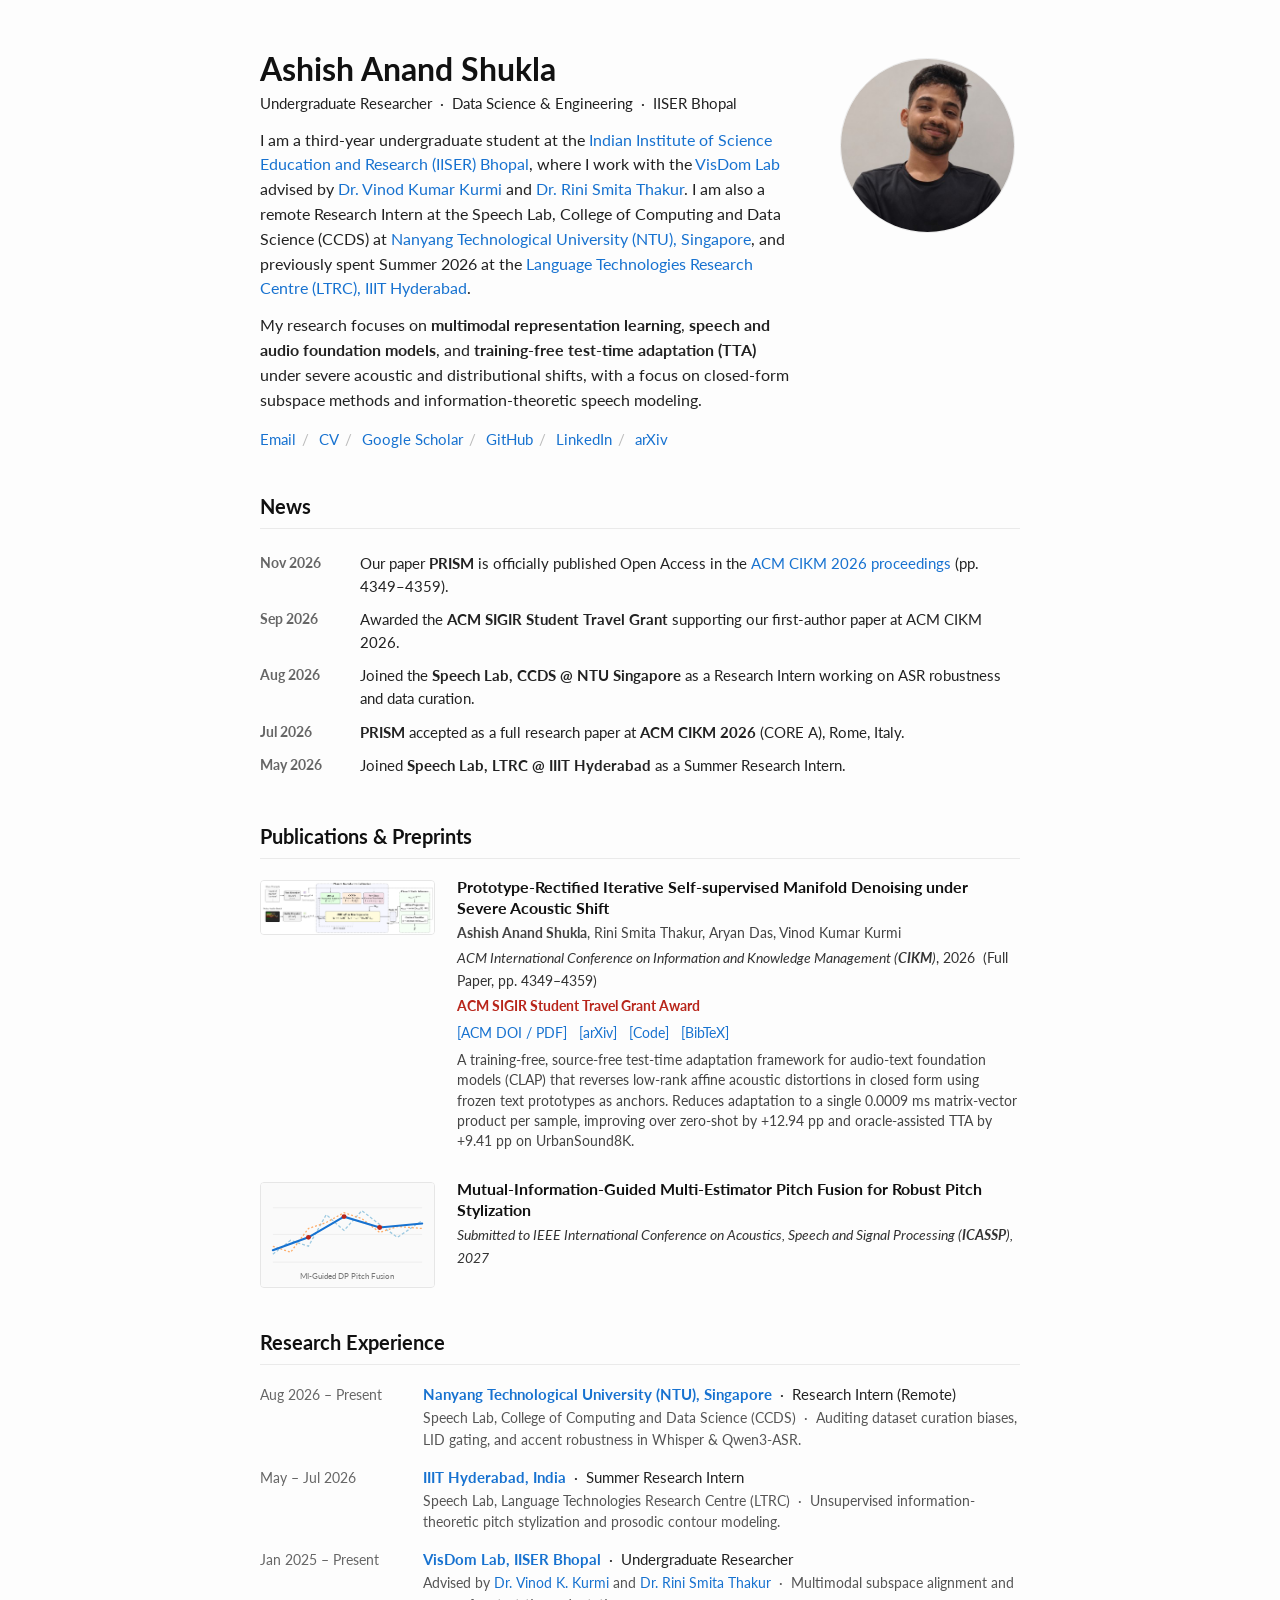
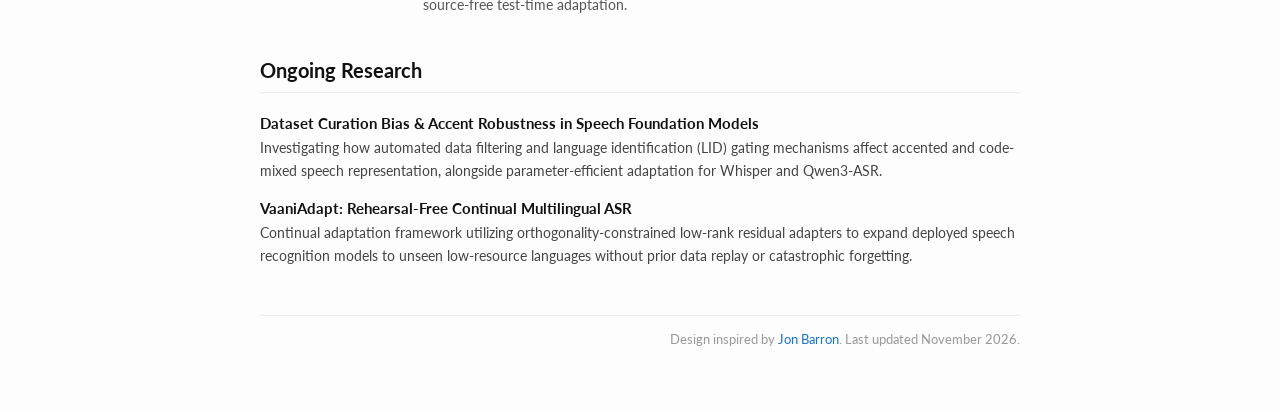
==== commit 6a090fe5: "update: add SEO tags, sitemap, and simplify ICASSP entry" ====
--- a/index.html
+++ b/index.html
@@ -5,7 +5,50 @@
   <meta name="viewport" content="width=device-width, initial-scale=1.0">
   <meta name="description" content="Ashish Anand Shukla — Undergraduate Researcher at IISER Bhopal working on multimodal learning, speech foundation models, and test-time adaptation.">
   <meta name="author" content="Ashish Anand Shukla">
+  <meta name="robots" content="index, follow">
+  <link rel="canonical" href="https://ashish-1108.github.io/">
   <title>Ashish Anand Shukla</title>
+
+  <!-- Open Graph -->
+  <meta property="og:type" content="website">
+  <meta property="og:title" content="Ashish Anand Shukla">
+  <meta property="og:description" content="Undergraduate Researcher at IISER Bhopal working on multimodal representation learning, speech foundation models, and training-free test-time adaptation.">
+  <meta property="og:url" content="https://ashish-1108.github.io/">
+  <meta property="og:image" content="https://ashish-1108.github.io/images/profile.jpg">
+  <meta property="og:image:alt" content="Ashish Anand Shukla">
+  <meta property="og:site_name" content="Ashish Anand Shukla">
+
+  <!-- Structured Data (Person) -->
+  <script type="application/ld+json">
+  {
+    "@context": "https://schema.org",
+    "@type": "Person",
+    "name": "Ashish Anand Shukla",
+    "url": "https://ashish-1108.github.io/",
+    "image": "https://ashish-1108.github.io/images/profile.jpg",
+    "email": "mailto:shukla24@iiserb.ac.in",
+    "jobTitle": "Undergraduate Researcher",
+    "description": "Undergraduate Researcher at IISER Bhopal working on multimodal representation learning, speech and audio foundation models, and training-free test-time adaptation.",
+    "affiliation": {
+      "@type": "CollegeOrUniversity",
+      "name": "Indian Institute of Science Education and Research (IISER) Bhopal",
+      "url": "https://www.iiserb.ac.in/"
+    },
+    "knowsAbout": [
+      "Multimodal Representation Learning",
+      "Speech and Audio Foundation Models",
+      "Test-Time Adaptation",
+      "Automatic Speech Recognition"
+    ],
+    "sameAs": [
+      "https://scholar.google.com/citations?user=IFexIKoAAAAJ&hl=en",
+      "https://github.com/Ashish-1108",
+      "https://www.linkedin.com/in/ashish-shukla11/",
+      "https://arxiv.org/a/shukla_a_3",
+      "https://orcid.org/0009-0007-0445-7410"
+    ]
+  }
+  </script>
 
   <!-- Google Fonts: Lato -->
   <link rel="preconnect" href="https://fonts.googleapis.com">
@@ -498,7 +541,7 @@
     </div>
   </div>
 
-  <!-- Paper 2: Pitch Fusion (Double-Blind Safe Entry) -->
+  <!-- Paper 2: Pitch Fusion (Submitted) -->
   <div class="paper-row">
     <div class="paper-thumb">
       <svg xmlns="http://www.w3.org/2000/svg" viewBox="0 0 175 105" fill="none">
@@ -523,17 +566,10 @@
     </div>
     <div class="paper-details">
       <div class="paper-title">
-        Information-Theoretic Multi-Estimator Pitch Fusion for Prosodic Contour Stylization
-      </div>
-      <div class="paper-authors">
-        <strong>Ashish Anand Shukla</strong>, <em>with collaborators (anonymized for review)</em>
+        Mutual-Information-Guided Multi-Estimator Pitch Fusion for Robust Pitch Stylization
       </div>
       <div class="paper-venue">
-        <em>Under Review at IEEE ICASSP 2027</em>
-      </div>
-      <div class="paper-summary">
-        Develops an unsupervised information-theoretic framework combining complementary pitch estimators
-        with dynamic programming and automatic complexity selection for piecewise prosodic contour modeling.
+        <em>Submitted to IEEE International Conference on Acoustics, Speech and Signal Processing (<strong>ICASSP</strong>), 2027</em>
       </div>
     </div>
   </div>
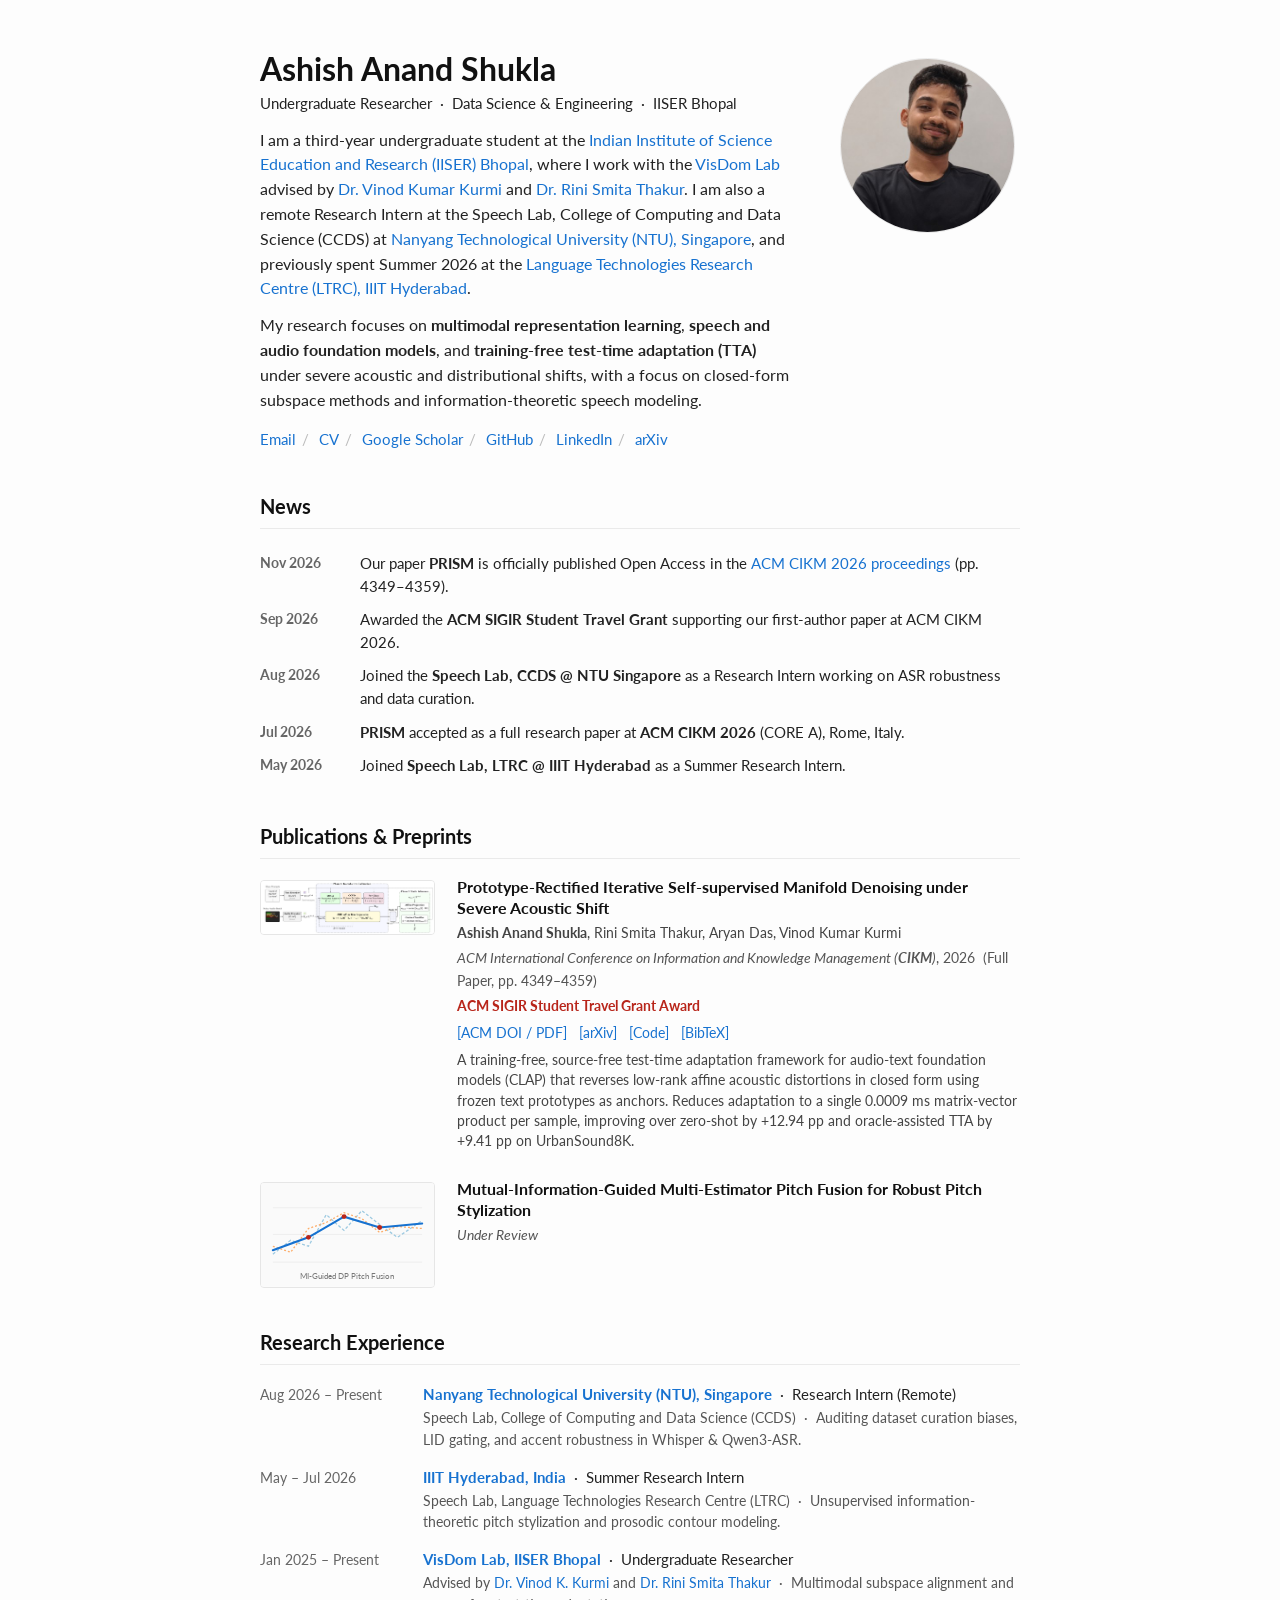
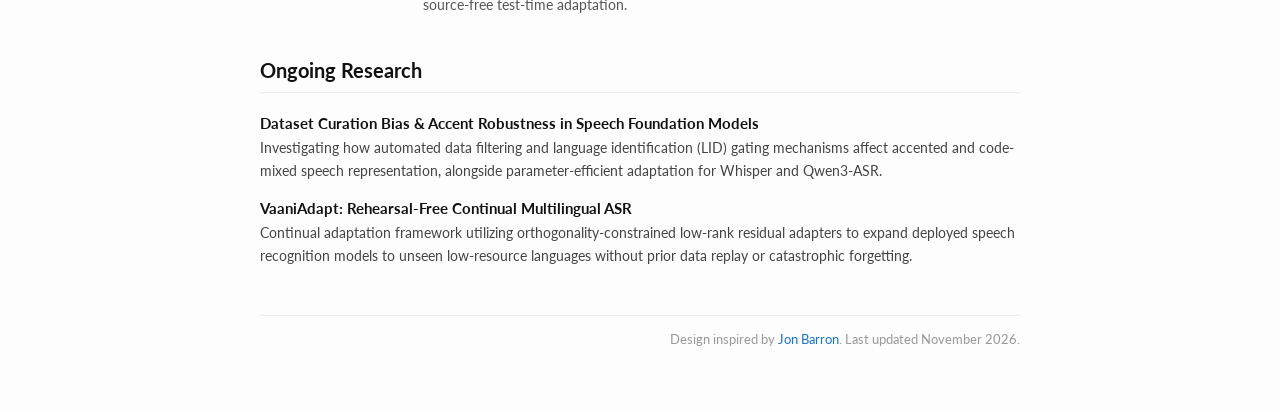
==== commit 77de59f6: "update: align resume PDF and Under Review status" ====
--- a/index.html
+++ b/index.html
@@ -239,7 +239,7 @@
 
     .paper-venue {
       font-size: 14px;
-      color: #333333;
+      color: #555555;
       margin-bottom: 4px;
     }
 
@@ -541,21 +541,18 @@
     </div>
   </div>
 
-  <!-- Paper 2: Pitch Fusion (Submitted) -->
+  <!-- Paper 2: Pitch Fusion (Title + Under Review only) -->
   <div class="paper-row">
     <div class="paper-thumb">
       <svg xmlns="http://www.w3.org/2000/svg" viewBox="0 0 175 105" fill="none">
         <rect width="175" height="105" fill="#fafafa"/>
-        <!-- Grid lines -->
         <line x1="12" y1="25" x2="163" y2="25" stroke="#eeeeee" stroke-width="1"/>
         <line x1="12" y1="52" x2="163" y2="52" stroke="#eeeeee" stroke-width="1"/>
         <line x1="12" y1="80" x2="163" y2="80" stroke="#eeeeee" stroke-width="1"/>
-        <!-- Noisy estimator tracks -->
         <polyline points="12,72 30,58 48,64 66,32 84,48 102,28 120,42 138,55 163,38"
                   stroke="#9ecae1" stroke-width="1.3" stroke-dasharray="3,2" fill="none"/>
         <polyline points="12,64 30,70 48,46 66,40 84,30 102,36 120,50 138,44 163,46"
                   stroke="#fdae6b" stroke-width="1.3" stroke-dasharray="2,2" fill="none"/>
-        <!-- Fused DP piecewise stylized contour -->
         <polyline points="12,68 48,55 84,34 120,45 163,41"
                   stroke="#1772d0" stroke-width="2.2" fill="none" stroke-linecap="round"/>
         <circle cx="48" cy="55" r="2.5" fill="#b8251a"/>
@@ -569,7 +566,7 @@
         Mutual-Information-Guided Multi-Estimator Pitch Fusion for Robust Pitch Stylization
       </div>
       <div class="paper-venue">
-        <em>Submitted to IEEE International Conference on Acoustics, Speech and Signal Processing (<strong>ICASSP</strong>), 2027</em>
+        <em>Under Review</em>
       </div>
     </div>
   </div>
@@ -657,4 +654,4 @@
 </script>
 
 </body>
-</html>
+</html>
